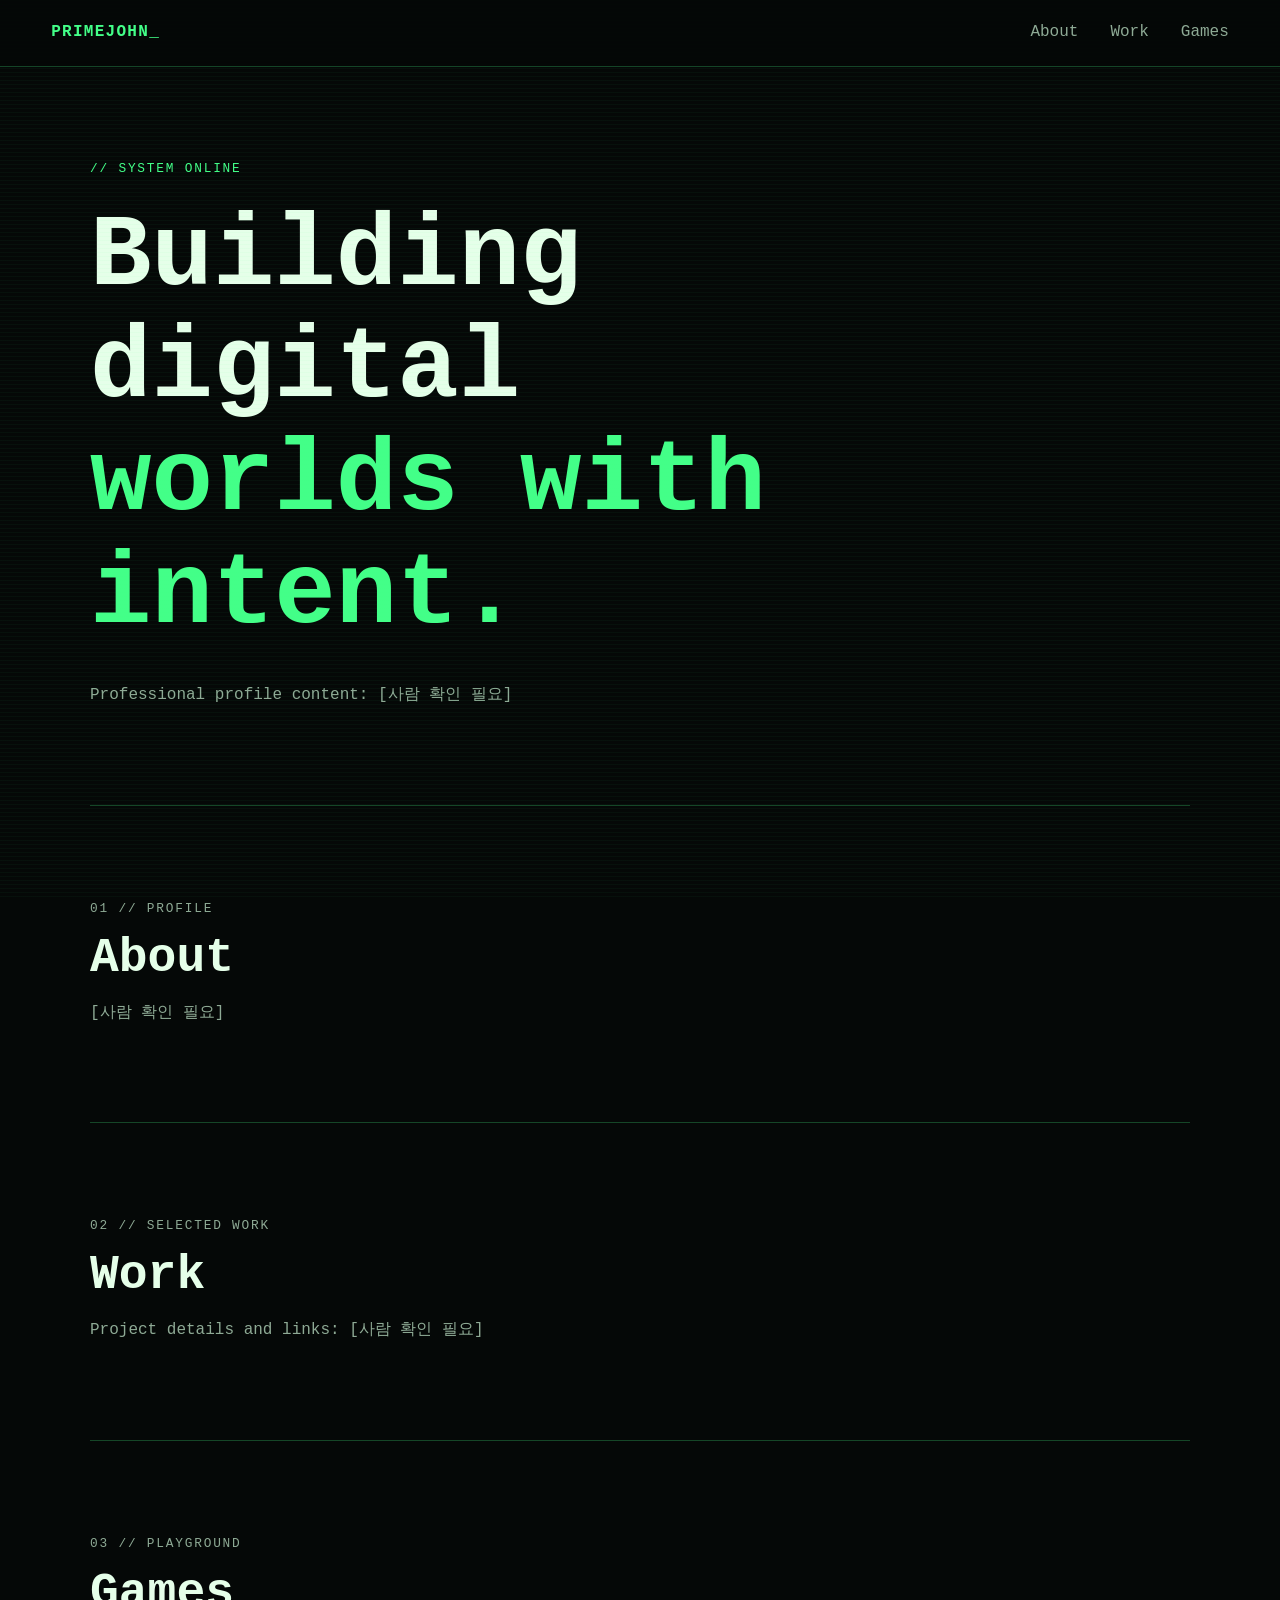
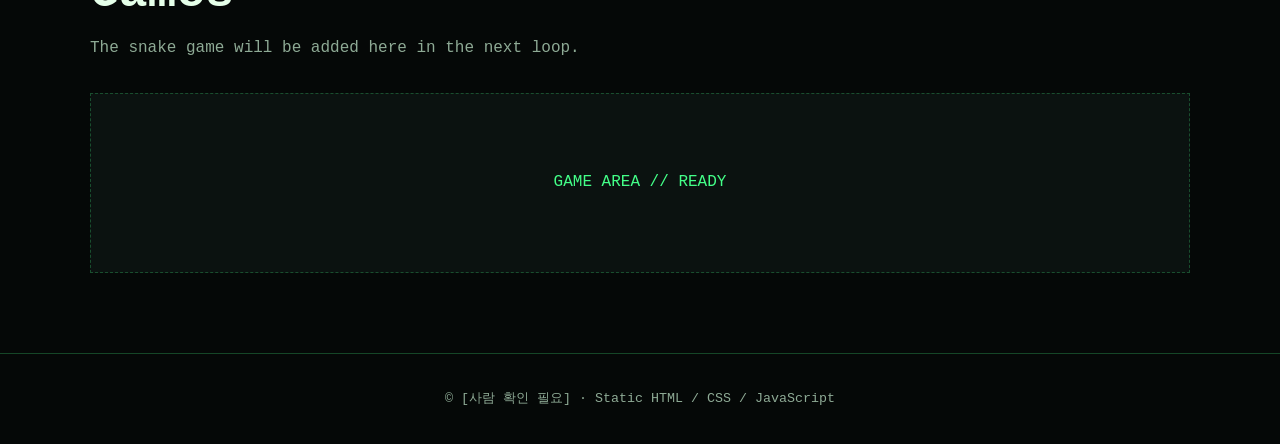
==== index.html @ da280d66 "Build initial portfolio scaffold" ====
<!doctype html>
<html lang="en">
<head>
  <meta charset="utf-8">
  <meta name="viewport" content="width=device-width, initial-scale=1">
  <meta name="description" content="A dark, matrix-inspired professional portfolio.">
  <title>Portfolio // [사람 확인 필요]</title>
  <link rel="stylesheet" href="styles.css">
  <script src="script.js" defer></script>
</head>
<body>
  <header class="site-header">
    <a class="brand" href="#top" aria-label="Go to homepage">PRIMEJOHN<span>_</span></a>
    <nav aria-label="Primary navigation">
      <a href="#about">About</a>
      <a href="#work">Work</a>
      <a href="#games">Games</a>
    </nav>
  </header>

  <main id="top">
    <section class="hero" aria-labelledby="hero-title">
      <p class="eyebrow">// SYSTEM ONLINE</p>
      <h1 id="hero-title">Building digital<br><span>worlds with intent.</span></h1>
      <p class="hero-copy">Professional profile content: [사람 확인 필요]</p>
    </section>

    <section id="about" class="content-section" aria-labelledby="about-title">
      <p class="eyebrow">01 // PROFILE</p>
      <h2 id="about-title">About</h2>
      <p>[사람 확인 필요]</p>
    </section>

    <section id="work" class="content-section" aria-labelledby="work-title">
      <p class="eyebrow">02 // SELECTED WORK</p>
      <h2 id="work-title">Work</h2>
      <p>Project details and links: [사람 확인 필요]</p>
    </section>

    <section id="games" class="content-section game-placeholder" aria-labelledby="games-title">
      <p class="eyebrow">03 // PLAYGROUND</p>
      <h2 id="games-title">Games</h2>
      <p>The snake game will be added here in the next loop.</p>
      <div class="game-shell" aria-label="Snake game area ready for implementation">GAME AREA // READY</div>
    </section>
  </main>

  <footer><small>© [사람 확인 필요] · Static HTML / CSS / JavaScript</small></footer>
</body>
</html>
---- styles.css ----
:root {
  color-scheme: dark;
  --bg: #050807;
  --panel: #0b1210;
  --text: #e5ffe9;
  --muted: #8eaa95;
  --accent: #43ff88;
  --line: rgba(67, 255, 136, .25);
  font-family: "Cascadia Mono", "Courier New", monospace;
}

* { box-sizing: border-box; }
html { scroll-behavior: smooth; }
body { margin: 0; background: var(--bg); color: var(--text); line-height: 1.6; }
body::before { content: ""; position: fixed; inset: 0; pointer-events: none; opacity: .08; background: repeating-linear-gradient(0deg, transparent 0 3px, var(--accent) 4px); }
a { color: inherit; }
.site-header { display: flex; align-items: center; justify-content: space-between; gap: 1rem; padding: 1.25rem clamp(1rem, 4vw, 4rem); border-bottom: 1px solid var(--line); position: sticky; top: 0; background: rgba(5, 8, 7, .92); z-index: 1; }
.brand { color: var(--accent); font-weight: 700; text-decoration: none; letter-spacing: .08em; }
.brand span { animation: blink 1s steps(2, start) infinite; }
nav { display: flex; flex-wrap: wrap; gap: clamp(.75rem, 3vw, 2rem); }
nav a { color: var(--muted); text-decoration: none; }
nav a:hover, nav a:focus-visible { color: var(--accent); }
main { width: min(100% - 2rem, 1100px); margin: auto; }
.hero { min-height: 72vh; display: grid; align-content: center; padding: 5rem 0; }
.eyebrow { color: var(--accent); font-size: .8rem; letter-spacing: .14em; }
h1, h2 { line-height: 1.1; margin: .5rem 0 1rem; }
h1 { font-size: clamp(2.5rem, 8vw, 6.5rem); max-width: 900px; }
h1 span { color: var(--accent); }
h2 { font-size: clamp(1.75rem, 4vw, 3rem); }
.hero-copy, .content-section p { color: var(--muted); max-width: 65ch; }
.content-section { border-top: 1px solid var(--line); padding: 5rem 0; min-height: 35vh; }
.game-shell { display: grid; place-items: center; min-height: 180px; margin-top: 2rem; border: 1px dashed var(--line); background: var(--panel); color: var(--accent); }
footer { padding: 2rem 1rem; text-align: center; color: var(--muted); border-top: 1px solid var(--line); }
@keyframes blink { 50% { opacity: 0; } }
@media (max-width: 600px) { .site-header { align-items: flex-start; flex-direction: column; } .hero { min-height: 62vh; } }
@media (prefers-reduced-motion: reduce) { *, *::before, *::after { animation-duration: .01ms !important; animation-iteration-count: 1 !important; scroll-behavior: auto !important; } }
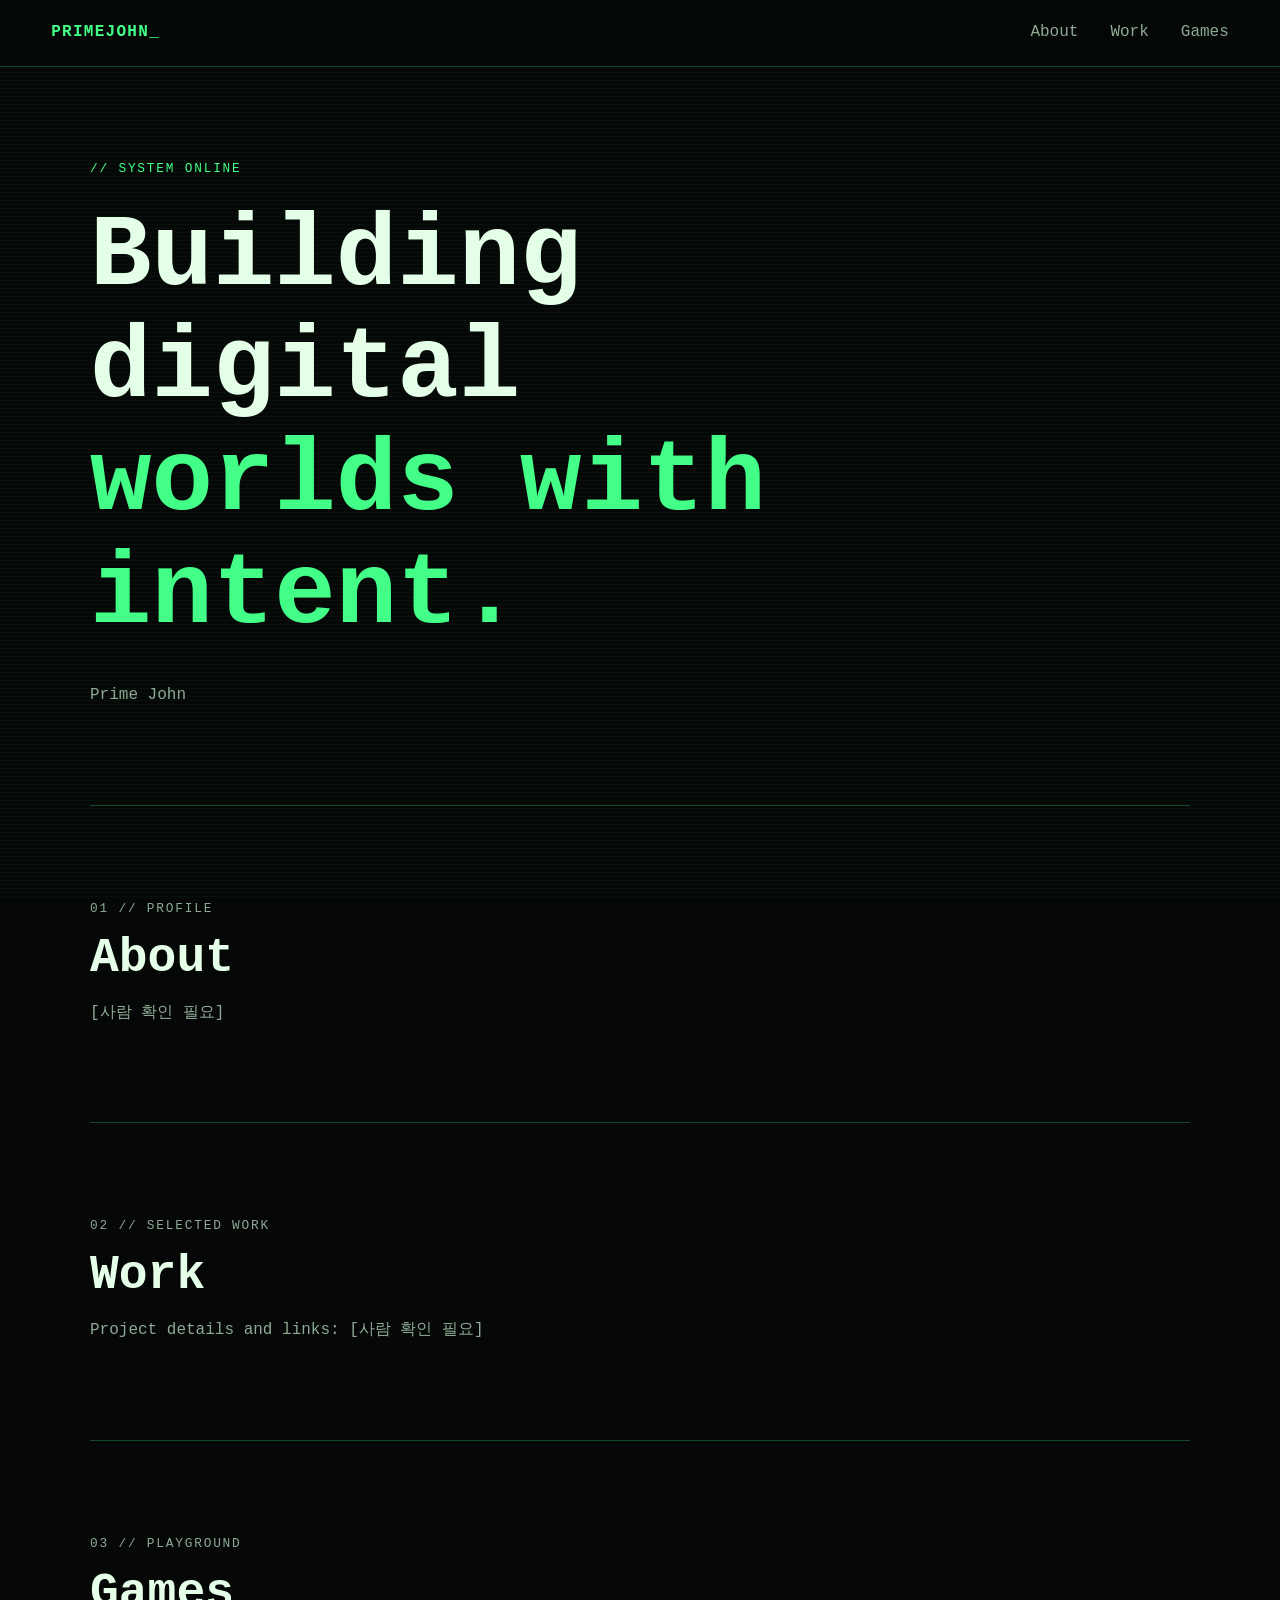
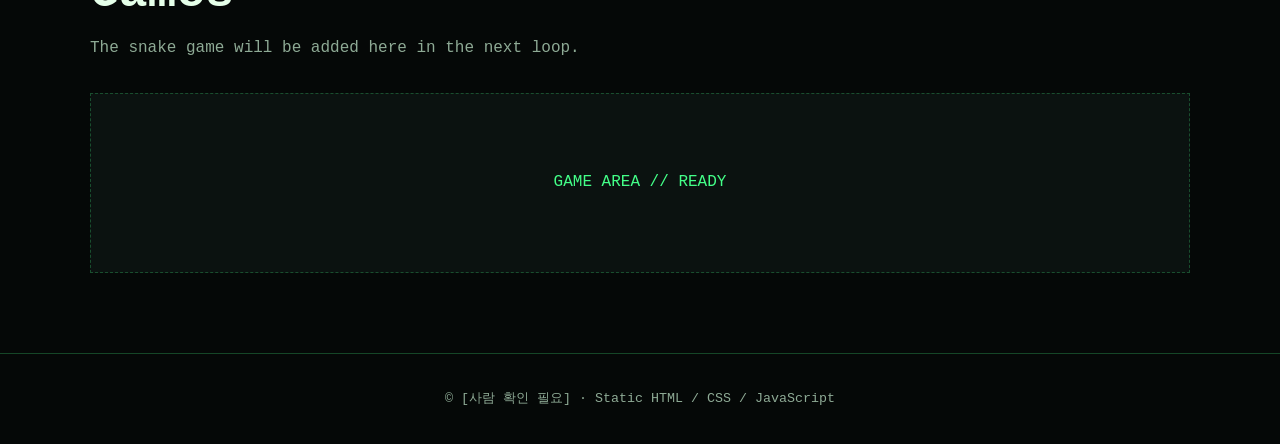
==== commit 29470345: "Set profile name to Prime John" ====
--- a/index.html
+++ b/index.html
@@ -22,7 +22,7 @@
     <section class="hero" aria-labelledby="hero-title">
       <p class="eyebrow">// SYSTEM ONLINE</p>
       <h1 id="hero-title">Building digital<br><span>worlds with intent.</span></h1>
-      <p class="hero-copy">Professional profile content: [사람 확인 필요]</p>
+      <p class="hero-copy">Prime John</p>
     </section>
 
     <section id="about" class="content-section" aria-labelledby="about-title">
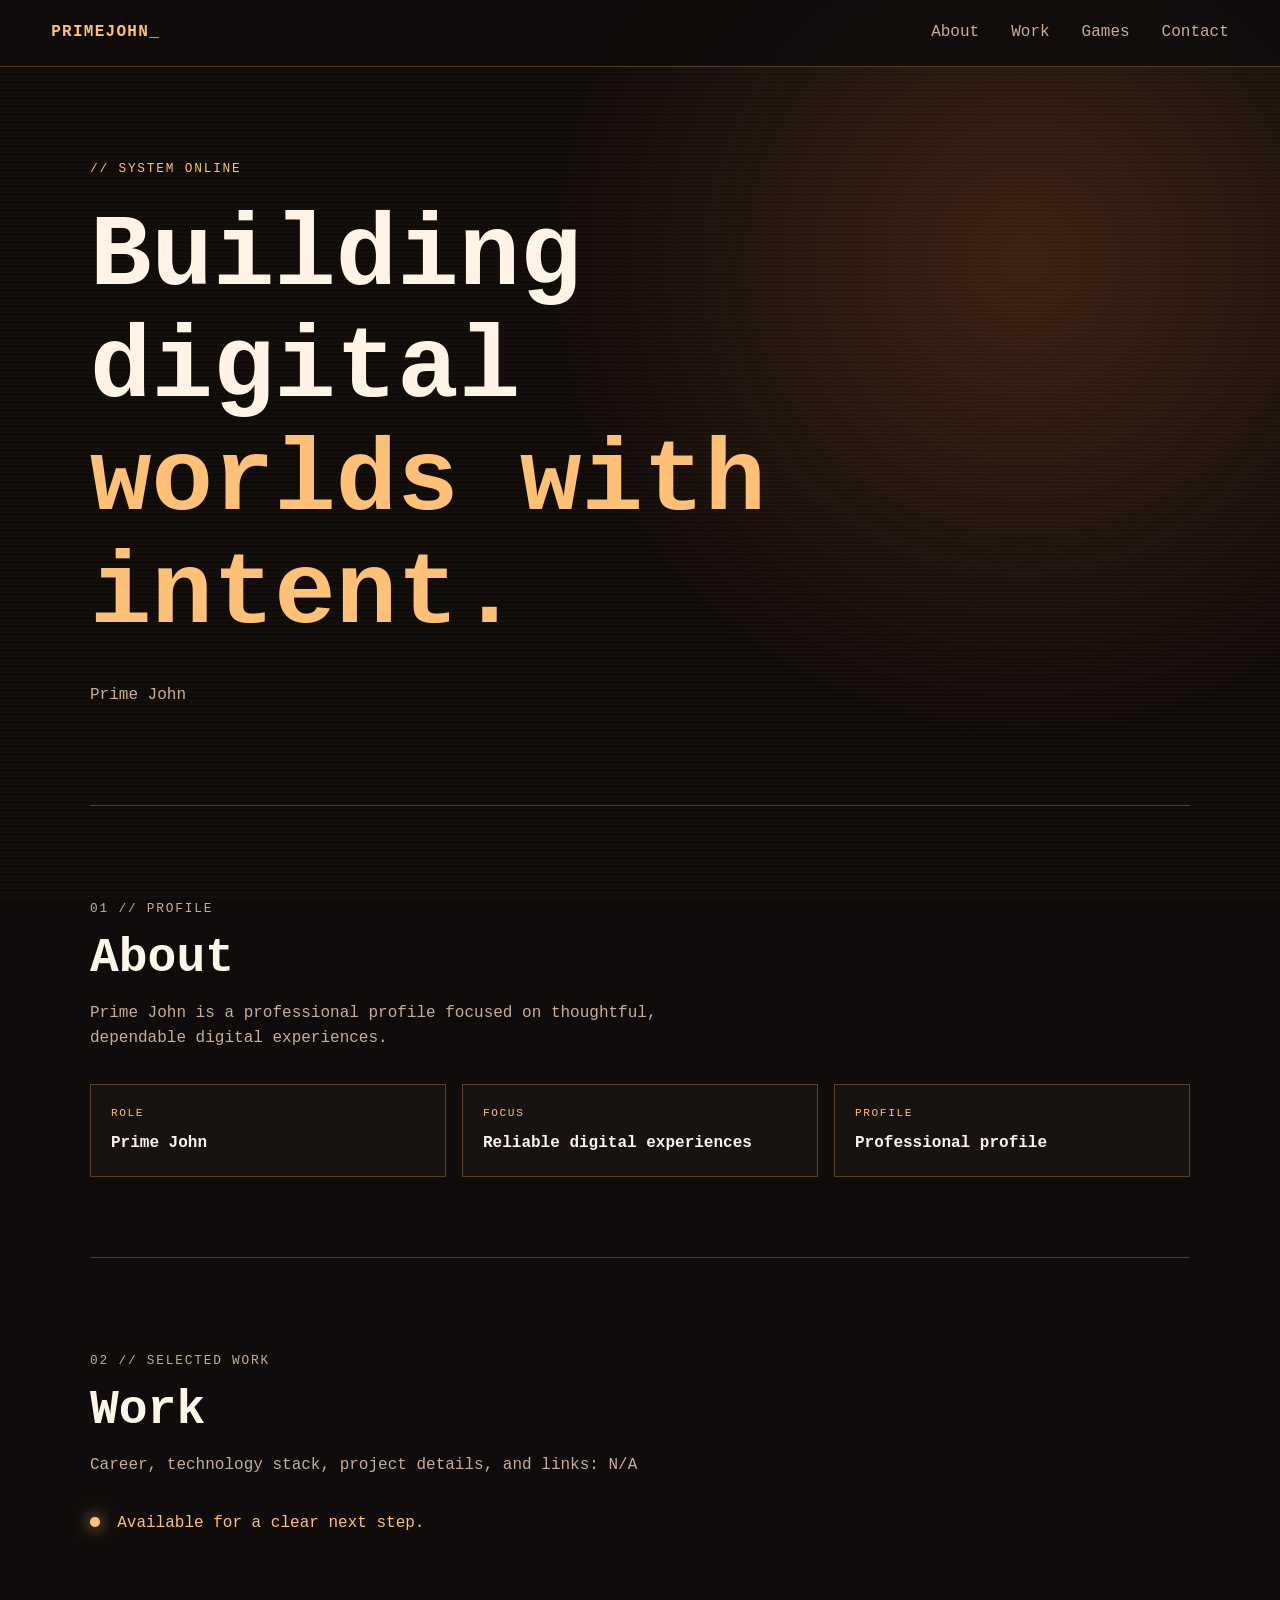
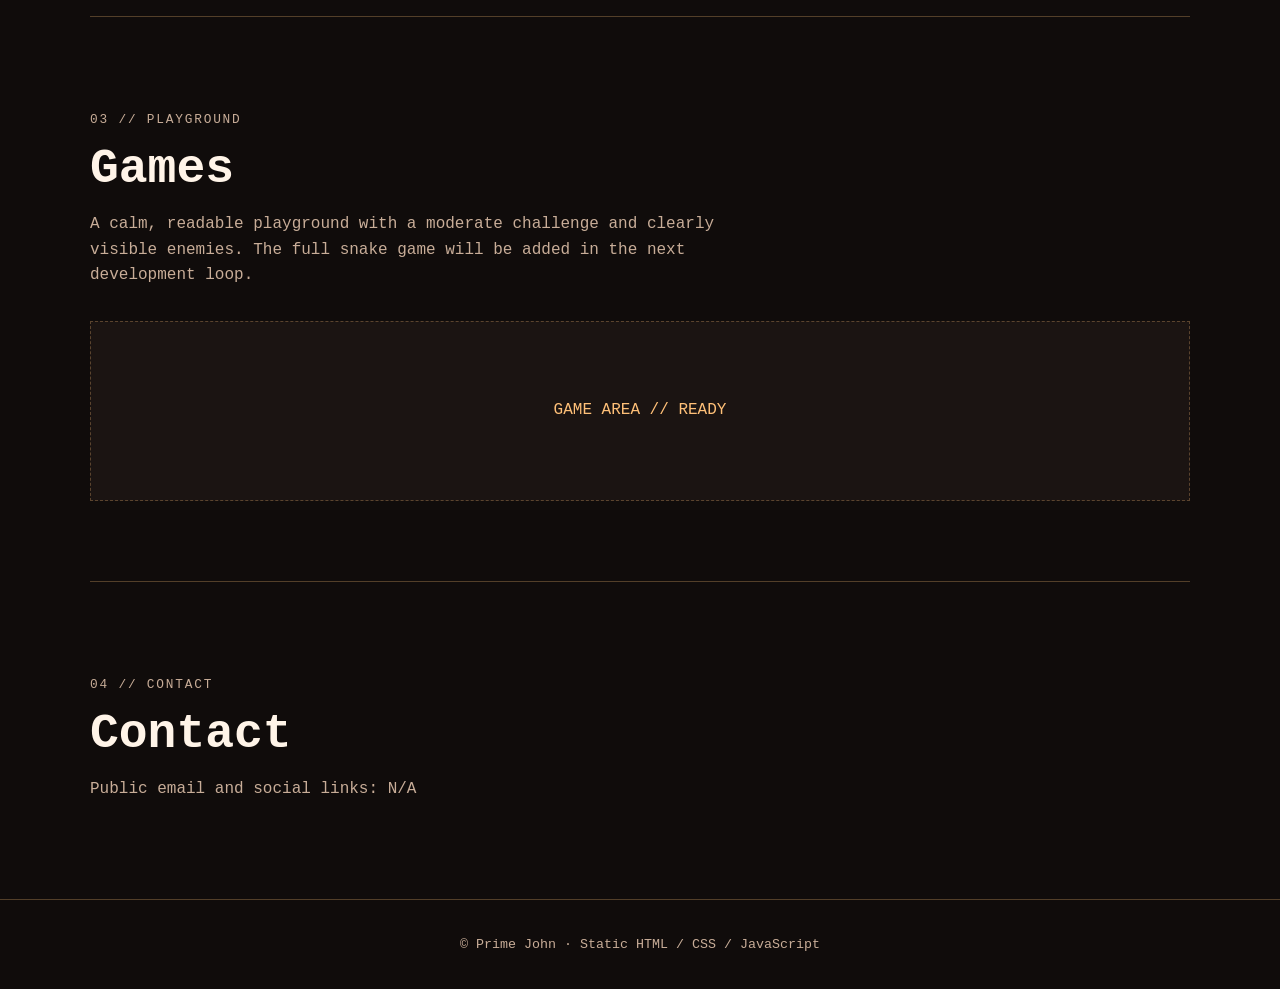
==== commit c955011b: "Refine Prime John profile presentation" ====
--- a/index.html
+++ b/index.html
@@ -3,8 +3,8 @@
 <head>
   <meta charset="utf-8">
   <meta name="viewport" content="width=device-width, initial-scale=1">
-  <meta name="description" content="A dark, matrix-inspired professional portfolio.">
-  <title>Portfolio // [사람 확인 필요]</title>
+  <meta name="description" content="Prime John — a warm, trustworthy professional profile.">
+  <title>Portfolio // Prime John</title>
   <link rel="stylesheet" href="styles.css">
   <script src="script.js" defer></script>
 </head>
@@ -15,6 +15,7 @@
       <a href="#about">About</a>
       <a href="#work">Work</a>
       <a href="#games">Games</a>
+      <a href="#contact">Contact</a>
     </nav>
   </header>
 
@@ -28,23 +29,35 @@
     <section id="about" class="content-section" aria-labelledby="about-title">
       <p class="eyebrow">01 // PROFILE</p>
       <h2 id="about-title">About</h2>
-      <p>[사람 확인 필요]</p>
+      <p>Prime John is a professional profile focused on thoughtful, dependable digital experiences.</p>
+      <div class="info-grid">
+        <article class="info-card"><span class="card-label">ROLE</span><strong>Prime John</strong></article>
+        <article class="info-card"><span class="card-label">FOCUS</span><strong>Reliable digital experiences</strong></article>
+        <article class="info-card"><span class="card-label">PROFILE</span><strong>Professional profile</strong></article>
+      </div>
     </section>
 
     <section id="work" class="content-section" aria-labelledby="work-title">
       <p class="eyebrow">02 // SELECTED WORK</p>
       <h2 id="work-title">Work</h2>
-      <p>Project details and links: [사람 확인 필요]</p>
+      <p>Career, technology stack, project details, and links: N/A</p>
+      <div class="status-line"><span class="status-dot"></span> Available for a clear next step.</div>
     </section>
 
     <section id="games" class="content-section game-placeholder" aria-labelledby="games-title">
       <p class="eyebrow">03 // PLAYGROUND</p>
       <h2 id="games-title">Games</h2>
-      <p>The snake game will be added here in the next loop.</p>
+      <p>A calm, readable playground with a moderate challenge and clearly visible enemies. The full snake game will be added in the next development loop.</p>
       <div class="game-shell" aria-label="Snake game area ready for implementation">GAME AREA // READY</div>
+    </section>
+
+    <section id="contact" class="content-section" aria-labelledby="contact-title">
+      <p class="eyebrow">04 // CONTACT</p>
+      <h2 id="contact-title">Contact</h2>
+      <p>Public email and social links: N/A</p>
     </section>
   </main>
 
-  <footer><small>© [사람 확인 필요] · Static HTML / CSS / JavaScript</small></footer>
+  <footer><small>© Prime John · Static HTML / CSS / JavaScript</small></footer>
 </body>
 </html>
--- a/styles.css
+++ b/styles.css
@@ -1,20 +1,20 @@
 :root {
   color-scheme: dark;
-  --bg: #050807;
-  --panel: #0b1210;
-  --text: #e5ffe9;
-  --muted: #8eaa95;
-  --accent: #43ff88;
-  --line: rgba(67, 255, 136, .25);
+  --bg: #100c0b;
+  --panel: #1b1412;
+  --text: #fff4e8;
+  --muted: #c8ad98;
+  --accent: #ffc078;
+  --line: rgba(255, 192, 120, .28);
   font-family: "Cascadia Mono", "Courier New", monospace;
 }
 
 * { box-sizing: border-box; }
 html { scroll-behavior: smooth; }
-body { margin: 0; background: var(--bg); color: var(--text); line-height: 1.6; }
-body::before { content: ""; position: fixed; inset: 0; pointer-events: none; opacity: .08; background: repeating-linear-gradient(0deg, transparent 0 3px, var(--accent) 4px); }
+body { margin: 0; background: radial-gradient(circle at 80% 10%, #3a2114 0, transparent 30rem), var(--bg); color: var(--text); line-height: 1.6; }
+body::before { content: ""; position: fixed; inset: 0; pointer-events: none; opacity: .06; background: repeating-linear-gradient(0deg, transparent 0 3px, var(--accent) 4px); }
 a { color: inherit; }
-.site-header { display: flex; align-items: center; justify-content: space-between; gap: 1rem; padding: 1.25rem clamp(1rem, 4vw, 4rem); border-bottom: 1px solid var(--line); position: sticky; top: 0; background: rgba(5, 8, 7, .92); z-index: 1; }
+.site-header { display: flex; align-items: center; justify-content: space-between; gap: 1rem; padding: 1.25rem clamp(1rem, 4vw, 4rem); border-bottom: 1px solid var(--line); position: sticky; top: 0; background: rgba(16, 12, 11, .92); z-index: 1; }
 .brand { color: var(--accent); font-weight: 700; text-decoration: none; letter-spacing: .08em; }
 .brand span { animation: blink 1s steps(2, start) infinite; }
 nav { display: flex; flex-wrap: wrap; gap: clamp(.75rem, 3vw, 2rem); }
@@ -29,8 +29,13 @@
 h2 { font-size: clamp(1.75rem, 4vw, 3rem); }
 .hero-copy, .content-section p { color: var(--muted); max-width: 65ch; }
 .content-section { border-top: 1px solid var(--line); padding: 5rem 0; min-height: 35vh; }
+.info-grid { display: grid; grid-template-columns: repeat(3, 1fr); gap: 1rem; margin-top: 2rem; }
+.info-card { display: grid; gap: .5rem; padding: 1.25rem; border: 1px solid var(--line); background: rgba(27, 20, 18, .8); }
+.card-label { color: var(--accent); font-size: .7rem; letter-spacing: .14em; }
+.status-line { color: var(--accent); margin-top: 2rem; }
+.status-dot { display: inline-block; width: .6rem; height: .6rem; margin-right: .5rem; border-radius: 50%; background: var(--accent); box-shadow: 0 0 1rem var(--accent); }
 .game-shell { display: grid; place-items: center; min-height: 180px; margin-top: 2rem; border: 1px dashed var(--line); background: var(--panel); color: var(--accent); }
 footer { padding: 2rem 1rem; text-align: center; color: var(--muted); border-top: 1px solid var(--line); }
 @keyframes blink { 50% { opacity: 0; } }
-@media (max-width: 600px) { .site-header { align-items: flex-start; flex-direction: column; } .hero { min-height: 62vh; } }
+@media (max-width: 700px) { .site-header { align-items: flex-start; flex-direction: column; } .hero { min-height: 62vh; } .info-grid { grid-template-columns: 1fr; } }
 @media (prefers-reduced-motion: reduce) { *, *::before, *::after { animation-duration: .01ms !important; animation-iteration-count: 1 !important; scroll-behavior: auto !important; } }
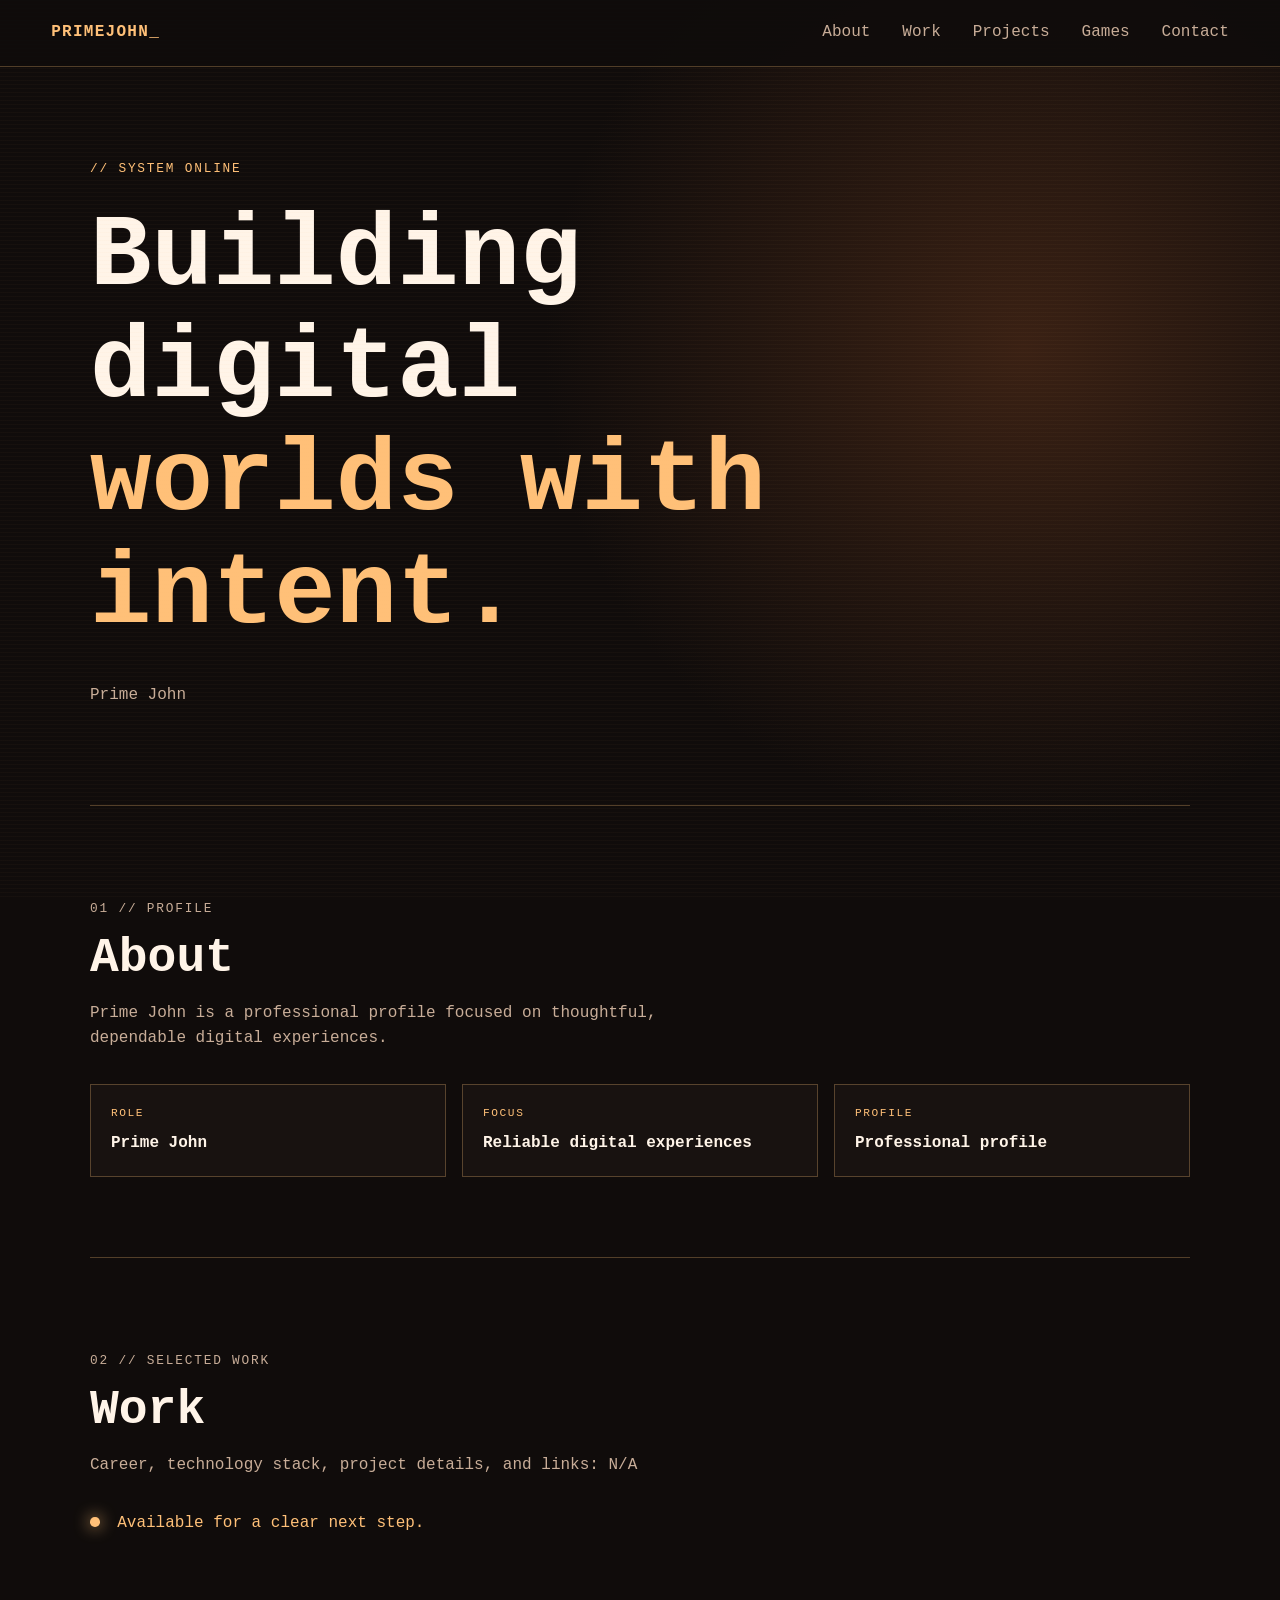
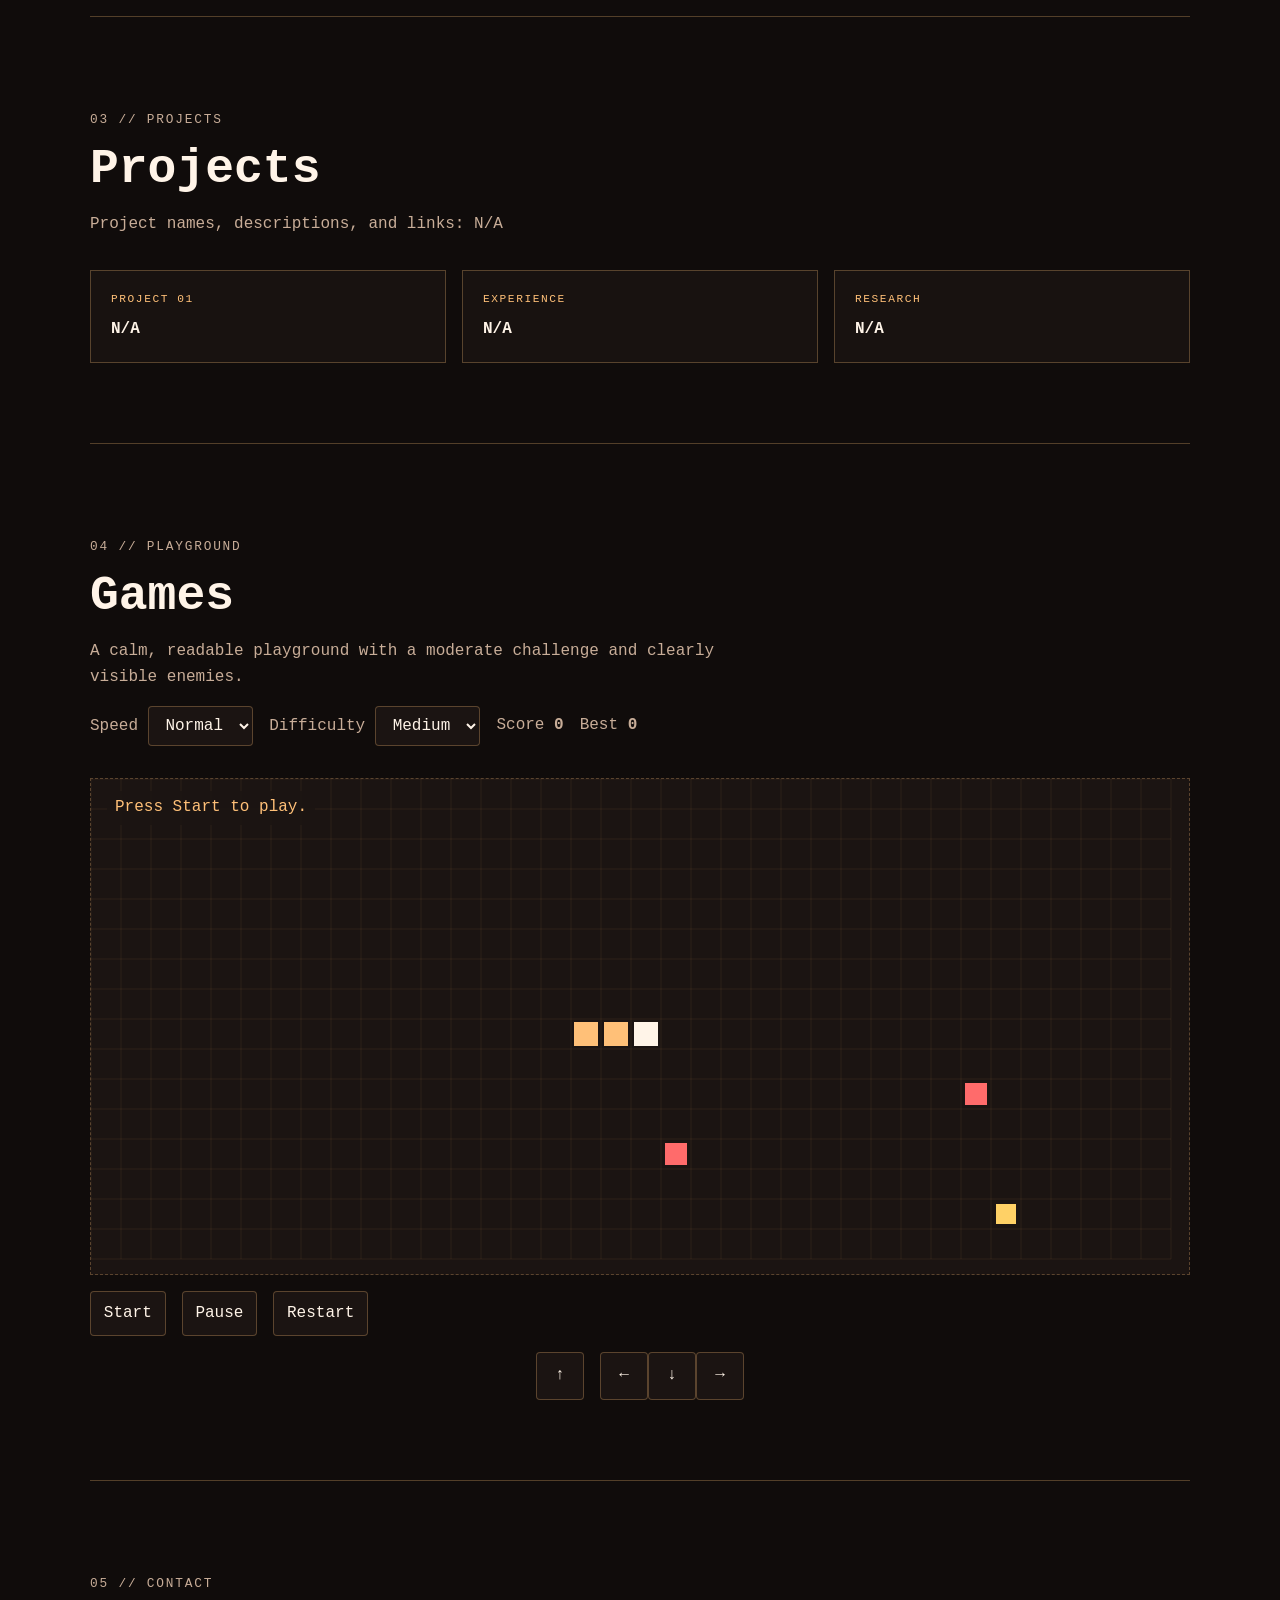
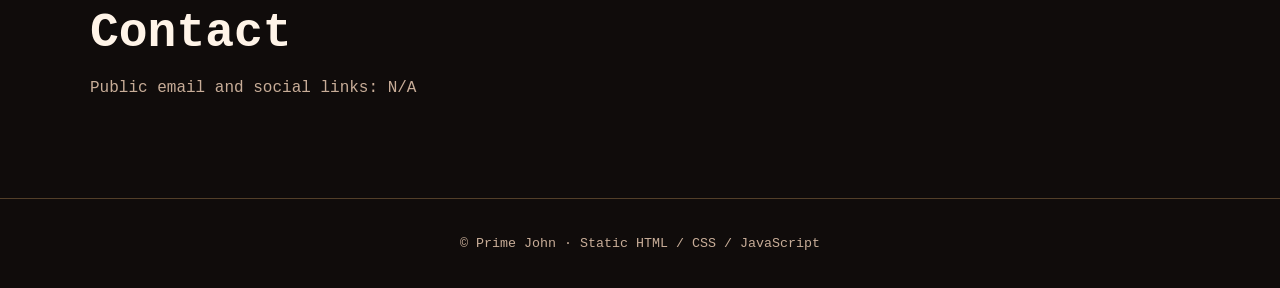
==== commit 486f6e19: "Complete responsive portfolio and snake game" ====
--- a/index.html
+++ b/index.html
@@ -7,6 +7,7 @@
   <title>Portfolio // Prime John</title>
   <link rel="stylesheet" href="styles.css">
   <script src="script.js" defer></script>
+  <script src="game.js" defer></script>
 </head>
 <body>
   <header class="site-header">
@@ -14,6 +15,7 @@
     <nav aria-label="Primary navigation">
       <a href="#about">About</a>
       <a href="#work">Work</a>
+      <a href="#projects">Projects</a>
       <a href="#games">Games</a>
       <a href="#contact">Contact</a>
     </nav>
@@ -44,15 +46,44 @@
       <div class="status-line"><span class="status-dot"></span> Available for a clear next step.</div>
     </section>
 
+    <section id="projects" class="content-section" aria-labelledby="projects-title">
+      <p class="eyebrow">03 // PROJECTS</p>
+      <h2 id="projects-title">Projects</h2>
+      <p>Project names, descriptions, and links: N/A</p>
+      <div class="info-grid">
+        <article class="info-card"><span class="card-label">PROJECT 01</span><strong>N/A</strong></article>
+        <article class="info-card"><span class="card-label">EXPERIENCE</span><strong>N/A</strong></article>
+        <article class="info-card"><span class="card-label">RESEARCH</span><strong>N/A</strong></article>
+      </div>
+    </section>
+
     <section id="games" class="content-section game-placeholder" aria-labelledby="games-title">
-      <p class="eyebrow">03 // PLAYGROUND</p>
+      <p class="eyebrow">04 // PLAYGROUND</p>
       <h2 id="games-title">Games</h2>
-      <p>A calm, readable playground with a moderate challenge and clearly visible enemies. The full snake game will be added in the next development loop.</p>
-      <div class="game-shell" aria-label="Snake game area ready for implementation">GAME AREA // READY</div>
+      <p>A calm, readable playground with a moderate challenge and clearly visible enemies.</p>
+      <div class="game-toolbar">
+        <label>Speed <select id="speed-select"><option value="slow">Slow</option><option value="normal" selected>Normal</option><option value="fast">Fast</option></select></label>
+        <label>Difficulty <select id="difficulty-select"><option value="easy">Low</option><option value="normal" selected>Medium</option><option value="hard">High</option></select></label>
+        <span>Score <strong id="score">0</strong></span>
+        <span>Best <strong id="high-score">0</strong></span>
+      </div>
+      <div class="game-shell">
+        <canvas id="game-canvas" tabindex="0" aria-label="Snake game board"></canvas>
+        <p id="game-status" class="game-status" role="status">Press Start to play.</p>
+      </div>
+      <div class="game-actions">
+        <button id="start-game" type="button">Start</button>
+        <button id="pause-game" type="button" disabled>Pause</button>
+        <button id="restart-game" type="button">Restart</button>
+      </div>
+      <div class="touch-controls" aria-label="Touch controls">
+        <button type="button" data-direction="up" aria-label="Move up">↑</button>
+        <div><button type="button" data-direction="left" aria-label="Move left">←</button><button type="button" data-direction="down" aria-label="Move down">↓</button><button type="button" data-direction="right" aria-label="Move right">→</button></div>
+      </div>
     </section>
 
     <section id="contact" class="content-section" aria-labelledby="contact-title">
-      <p class="eyebrow">04 // CONTACT</p>
+      <p class="eyebrow">05 // CONTACT</p>
       <h2 id="contact-title">Contact</h2>
       <p>Public email and social links: N/A</p>
     </section>
--- a/styles.css
+++ b/styles.css
@@ -35,6 +35,16 @@
 .status-line { color: var(--accent); margin-top: 2rem; }
 .status-dot { display: inline-block; width: .6rem; height: .6rem; margin-right: .5rem; border-radius: 50%; background: var(--accent); box-shadow: 0 0 1rem var(--accent); }
 .game-shell { display: grid; place-items: center; min-height: 180px; margin-top: 2rem; border: 1px dashed var(--line); background: var(--panel); color: var(--accent); }
+.game-shell { position: relative; min-height: 55vh; overflow: hidden; }
+#game-canvas { display: block; width: 100%; height: 55vh; min-height: 320px; outline: none; }
+.game-toolbar, .game-actions, .touch-controls { display: flex; flex-wrap: wrap; align-items: center; gap: .75rem 1rem; margin-top: 1rem; }
+.game-toolbar label, .game-toolbar span { color: var(--muted); }
+select, button { border: 1px solid var(--line); border-radius: .25rem; background: var(--panel); color: var(--text); font: inherit; padding: .55rem .8rem; }
+button { cursor: pointer; }
+button:hover, button:focus-visible { border-color: var(--accent); color: var(--accent); }
+.game-status { position: absolute; top: .75rem; left: 1rem; margin: 0; padding: .25rem .5rem; background: rgba(27, 20, 18, .86); color: var(--accent) !important; }
+.touch-controls { justify-content: center; }
+.touch-controls button { min-width: 3rem; min-height: 3rem; touch-action: manipulation; }
 footer { padding: 2rem 1rem; text-align: center; color: var(--muted); border-top: 1px solid var(--line); }
 @keyframes blink { 50% { opacity: 0; } }
 @media (max-width: 700px) { .site-header { align-items: flex-start; flex-direction: column; } .hero { min-height: 62vh; } .info-grid { grid-template-columns: 1fr; } }
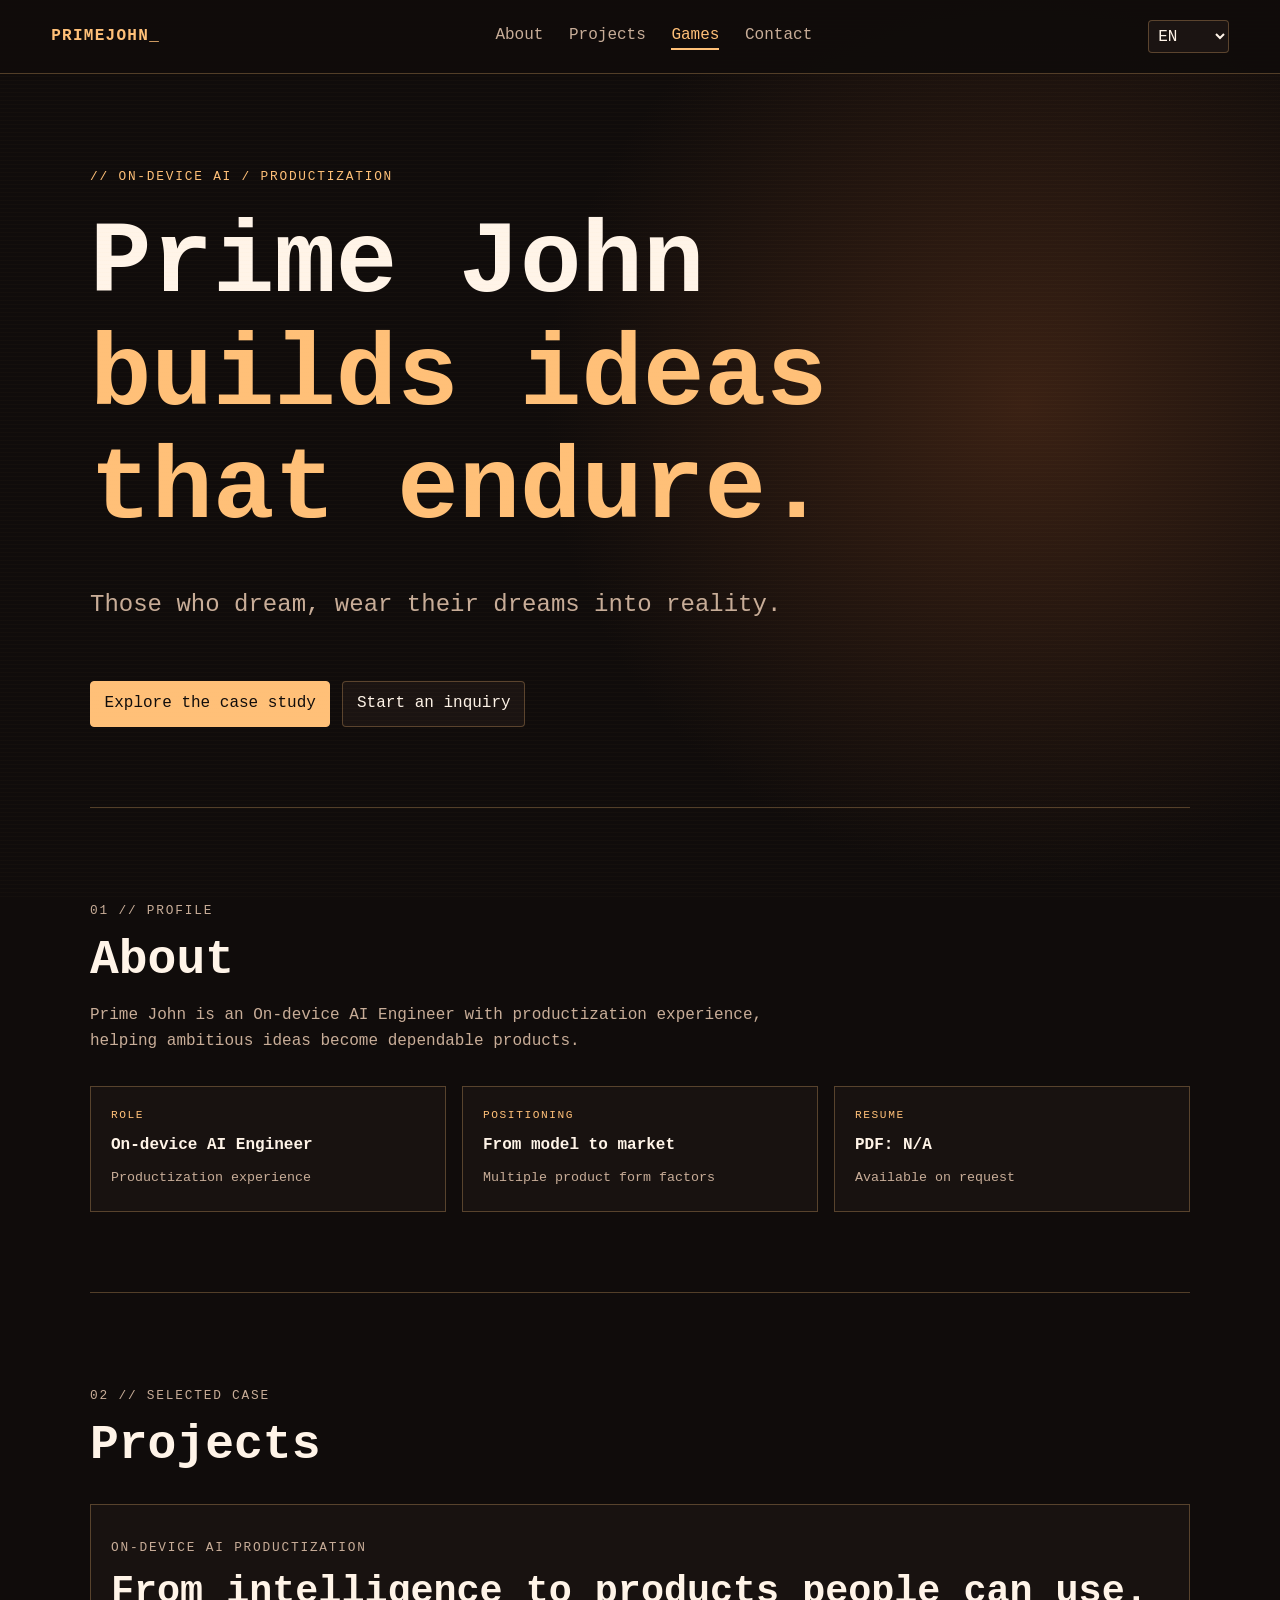
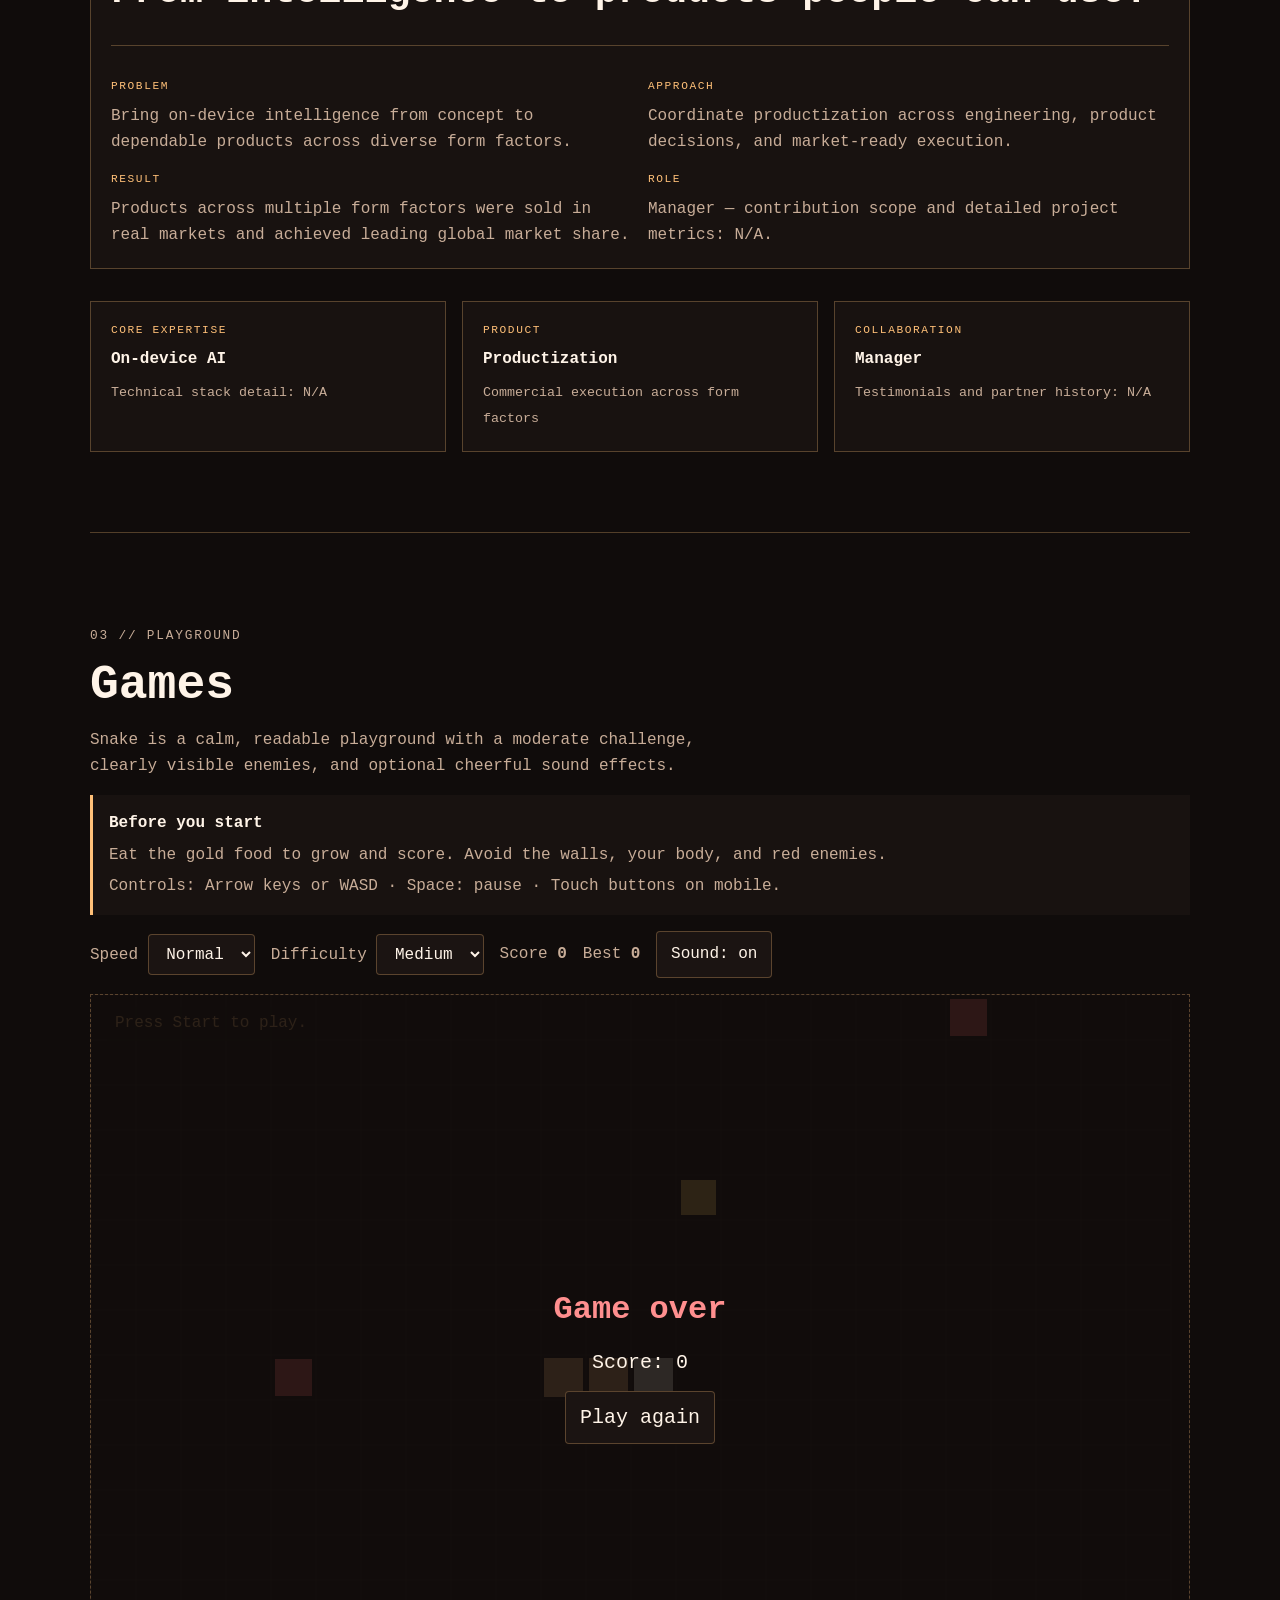
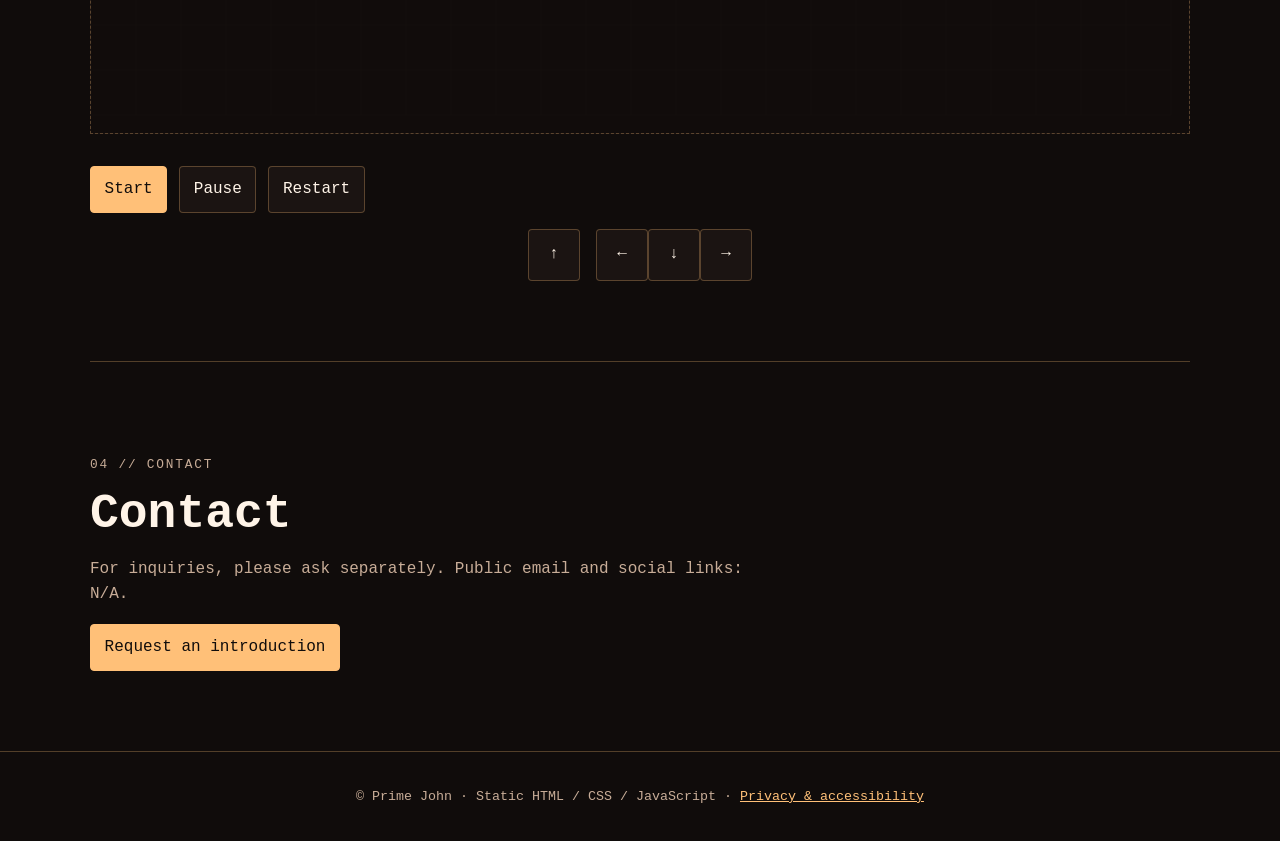
==== commit dc110751: "Implement Step 9 portfolio improvements" ====
--- a/index.html
+++ b/index.html
@@ -3,92 +3,96 @@
 <head>
   <meta charset="utf-8">
   <meta name="viewport" content="width=device-width, initial-scale=1">
-  <meta name="description" content="Prime John — a warm, trustworthy professional profile.">
-  <title>Portfolio // Prime John</title>
+  <meta name="description" content="Prime John — On-device AI engineering and productization experience across multiple form factors.">
+  <meta name="theme-color" content="#100c0b">
+  <meta property="og:title" content="Prime John // On-device AI Engineer">
+  <meta property="og:description" content="Turning ambitious ideas into dependable products.">
+  <meta property="og:type" content="profile">
+  <meta property="og:url" content="https://primejohn-code.github.io/">
+  <link rel="canonical" href="https://primejohn-code.github.io/">
+  <title>Prime John // On-device AI Engineer</title>
   <link rel="stylesheet" href="styles.css">
+  <script type="application/ld+json">{"@context":"https://schema.org","@type":"Person","name":"Prime John","jobTitle":"On-device AI Engineer","url":"https://primejohn-code.github.io/","description":"On-device AI engineering and productization experience."}</script>
   <script src="script.js" defer></script>
   <script src="game.js" defer></script>
 </head>
 <body>
+  <a class="skip-link" href="#main-content">Skip to content</a>
   <header class="site-header">
-    <a class="brand" href="#top" aria-label="Go to homepage">PRIMEJOHN<span>_</span></a>
+    <a class="brand" href="#top" aria-label="Prime John home">PRIMEJOHN<span>_</span></a>
     <nav aria-label="Primary navigation">
-      <a href="#about">About</a>
-      <a href="#work">Work</a>
-      <a href="#projects">Projects</a>
-      <a href="#games">Games</a>
-      <a href="#contact">Contact</a>
+      <a href="#about" data-nav="about" data-i18n="nav.about">About</a>
+      <a href="#projects" data-nav="projects" data-i18n="nav.projects">Projects</a>
+      <a href="#games" data-nav="games" data-i18n="nav.games">Games</a>
+      <a href="#contact" data-nav="contact" data-i18n="nav.contact">Contact</a>
     </nav>
+    <label class="language-picker"><span class="sr-only">Language</span><select id="language-select" aria-label="Language"><option value="en">EN</option><option value="ko">한국어</option><option value="zh">中文</option><option value="ja">日本語</option><option value="es">ES</option><option value="fr">FR</option><option value="de">DE</option><option value="it">IT</option><option value="pt">PT</option><option value="nl">NL</option></select></label>
   </header>
 
-  <main id="top">
-    <section class="hero" aria-labelledby="hero-title">
-      <p class="eyebrow">// SYSTEM ONLINE</p>
-      <h1 id="hero-title">Building digital<br><span>worlds with intent.</span></h1>
-      <p class="hero-copy">Prime John</p>
+  <main id="main-content">
+    <section id="top" class="hero" aria-labelledby="hero-title">
+      <p class="eyebrow">// ON-DEVICE AI / PRODUCTIZATION</p>
+      <h1 id="hero-title">Prime John<br><span>builds ideas that endure.</span></h1>
+      <p class="hero-copy" data-i18n="hero.value">Those who dream, wear their dreams into reality.</p>
+      <div class="hero-actions"><a class="button button-primary" href="#projects" data-i18n="cta.case">Explore the case study</a><a class="button" href="#contact" data-i18n="cta.inquiry">Start an inquiry</a></div>
     </section>
 
     <section id="about" class="content-section" aria-labelledby="about-title">
       <p class="eyebrow">01 // PROFILE</p>
-      <h2 id="about-title">About</h2>
-      <p>Prime John is a professional profile focused on thoughtful, dependable digital experiences.</p>
+      <h2 id="about-title" data-i18n="section.about">About</h2>
+      <p>Prime John is an On-device AI Engineer with productization experience, helping ambitious ideas become dependable products.</p>
       <div class="info-grid">
-        <article class="info-card"><span class="card-label">ROLE</span><strong>Prime John</strong></article>
-        <article class="info-card"><span class="card-label">FOCUS</span><strong>Reliable digital experiences</strong></article>
-        <article class="info-card"><span class="card-label">PROFILE</span><strong>Professional profile</strong></article>
+        <article class="info-card"><span class="card-label">ROLE</span><strong>On-device AI Engineer</strong><small>Productization experience</small></article>
+        <article class="info-card"><span class="card-label">POSITIONING</span><strong>From model to market</strong><small>Multiple product form factors</small></article>
+        <article class="info-card"><span class="card-label">RESUME</span><strong>PDF: N/A</strong><small>Available on request</small></article>
       </div>
     </section>
 
-    <section id="work" class="content-section" aria-labelledby="work-title">
-      <p class="eyebrow">02 // SELECTED WORK</p>
-      <h2 id="work-title">Work</h2>
-      <p>Career, technology stack, project details, and links: N/A</p>
-      <div class="status-line"><span class="status-dot"></span> Available for a clear next step.</div>
-    </section>
-
     <section id="projects" class="content-section" aria-labelledby="projects-title">
-      <p class="eyebrow">03 // PROJECTS</p>
-      <h2 id="projects-title">Projects</h2>
-      <p>Project names, descriptions, and links: N/A</p>
-      <div class="info-grid">
-        <article class="info-card"><span class="card-label">PROJECT 01</span><strong>N/A</strong></article>
-        <article class="info-card"><span class="card-label">EXPERIENCE</span><strong>N/A</strong></article>
-        <article class="info-card"><span class="card-label">RESEARCH</span><strong>N/A</strong></article>
+      <p class="eyebrow">02 // SELECTED CASE</p>
+      <h2 id="projects-title" data-i18n="section.projects">Projects</h2>
+      <article class="case-study">
+        <div class="case-heading"><p class="eyebrow">ON-DEVICE AI PRODUCTIZATION</p><h3>From intelligence to products people can use.</h3></div>
+        <div class="case-grid">
+          <div><span class="card-label">PROBLEM</span><p>Bring on-device intelligence from concept to dependable products across diverse form factors.</p></div>
+          <div><span class="card-label">APPROACH</span><p>Coordinate productization across engineering, product decisions, and market-ready execution.</p></div>
+          <div><span class="card-label">RESULT</span><p>Products across multiple form factors were sold in real markets and achieved leading global market share.</p></div>
+          <div><span class="card-label">ROLE</span><p>Manager — contribution scope and detailed project metrics: N/A.</p></div>
+        </div>
+      </article>
+      <div class="expertise-grid" aria-label="Expertise overview">
+        <article class="info-card"><span class="card-label">CORE EXPERTISE</span><strong>On-device AI</strong><small>Technical stack detail: N/A</small></article>
+        <article class="info-card"><span class="card-label">PRODUCT</span><strong>Productization</strong><small>Commercial execution across form factors</small></article>
+        <article class="info-card"><span class="card-label">COLLABORATION</span><strong>Manager</strong><small>Testimonials and partner history: N/A</small></article>
       </div>
     </section>
 
     <section id="games" class="content-section game-placeholder" aria-labelledby="games-title">
-      <p class="eyebrow">04 // PLAYGROUND</p>
-      <h2 id="games-title">Games</h2>
-      <p>A calm, readable playground with a moderate challenge and clearly visible enemies.</p>
+      <p class="eyebrow">03 // PLAYGROUND</p>
+      <h2 id="games-title" data-i18n="section.games">Games</h2>
+      <p>Snake is a calm, readable playground with a moderate challenge, clearly visible enemies, and optional cheerful sound effects.</p>
+      <div class="game-instructions"><strong>Before you start</strong><span>Eat the gold food to grow and score. Avoid the walls, your body, and red enemies.</span><span>Controls: Arrow keys or WASD · Space: pause · Touch buttons on mobile.</span></div>
       <div class="game-toolbar">
         <label>Speed <select id="speed-select"><option value="slow">Slow</option><option value="normal" selected>Normal</option><option value="fast">Fast</option></select></label>
         <label>Difficulty <select id="difficulty-select"><option value="easy">Low</option><option value="normal" selected>Medium</option><option value="hard">High</option></select></label>
-        <span>Score <strong id="score">0</strong></span>
-        <span>Best <strong id="high-score">0</strong></span>
+        <span>Score <strong id="score">0</strong></span><span>Best <strong id="high-score">0</strong></span>
+        <button id="sound-toggle" type="button" aria-pressed="true">Sound: on</button>
       </div>
       <div class="game-shell">
         <canvas id="game-canvas" tabindex="0" aria-label="Snake game board"></canvas>
         <p id="game-status" class="game-status" role="status">Press Start to play.</p>
+        <div id="game-over-panel" class="game-over-panel" hidden><strong>Game over</strong><span id="game-over-score">Score: 0</span><button id="game-over-restart" type="button">Play again</button></div>
       </div>
-      <div class="game-actions">
-        <button id="start-game" type="button">Start</button>
-        <button id="pause-game" type="button" disabled>Pause</button>
-        <button id="restart-game" type="button">Restart</button>
-      </div>
-      <div class="touch-controls" aria-label="Touch controls">
-        <button type="button" data-direction="up" aria-label="Move up">↑</button>
-        <div><button type="button" data-direction="left" aria-label="Move left">←</button><button type="button" data-direction="down" aria-label="Move down">↓</button><button type="button" data-direction="right" aria-label="Move right">→</button></div>
-      </div>
+      <div class="game-actions"><button id="start-game" class="button-primary" type="button">Start</button><button id="pause-game" type="button" disabled>Pause</button><button id="restart-game" type="button">Restart</button></div>
+      <div class="touch-controls" aria-label="Touch controls"><button type="button" data-direction="up" aria-label="Move up">↑</button><div><button type="button" data-direction="left" aria-label="Move left">←</button><button type="button" data-direction="down" aria-label="Move down">↓</button><button type="button" data-direction="right" aria-label="Move right">→</button></div></div>
     </section>
 
     <section id="contact" class="content-section" aria-labelledby="contact-title">
-      <p class="eyebrow">05 // CONTACT</p>
-      <h2 id="contact-title">Contact</h2>
-      <p>Public email and social links: N/A</p>
+      <p class="eyebrow">04 // CONTACT</p><h2 id="contact-title" data-i18n="section.contact">Contact</h2>
+      <p>For inquiries, please ask separately. Public email and social links: N/A.</p>
+      <a class="button button-primary" href="#contact">Request an introduction</a>
     </section>
   </main>
-
-  <footer><small>© Prime John · Static HTML / CSS / JavaScript</small></footer>
+  <footer><small>© Prime John · Static HTML / CSS / JavaScript · <a href="privacy.html">Privacy & accessibility</a></small></footer>
 </body>
 </html>
--- a/styles.css
+++ b/styles.css
@@ -1,51 +1,9 @@
-:root {
-  color-scheme: dark;
-  --bg: #100c0b;
-  --panel: #1b1412;
-  --text: #fff4e8;
-  --muted: #c8ad98;
-  --accent: #ffc078;
-  --line: rgba(255, 192, 120, .28);
-  font-family: "Cascadia Mono", "Courier New", monospace;
-}
-
-* { box-sizing: border-box; }
-html { scroll-behavior: smooth; }
-body { margin: 0; background: radial-gradient(circle at 80% 10%, #3a2114 0, transparent 30rem), var(--bg); color: var(--text); line-height: 1.6; }
-body::before { content: ""; position: fixed; inset: 0; pointer-events: none; opacity: .06; background: repeating-linear-gradient(0deg, transparent 0 3px, var(--accent) 4px); }
-a { color: inherit; }
-.site-header { display: flex; align-items: center; justify-content: space-between; gap: 1rem; padding: 1.25rem clamp(1rem, 4vw, 4rem); border-bottom: 1px solid var(--line); position: sticky; top: 0; background: rgba(16, 12, 11, .92); z-index: 1; }
-.brand { color: var(--accent); font-weight: 700; text-decoration: none; letter-spacing: .08em; }
-.brand span { animation: blink 1s steps(2, start) infinite; }
-nav { display: flex; flex-wrap: wrap; gap: clamp(.75rem, 3vw, 2rem); }
-nav a { color: var(--muted); text-decoration: none; }
-nav a:hover, nav a:focus-visible { color: var(--accent); }
-main { width: min(100% - 2rem, 1100px); margin: auto; }
-.hero { min-height: 72vh; display: grid; align-content: center; padding: 5rem 0; }
-.eyebrow { color: var(--accent); font-size: .8rem; letter-spacing: .14em; }
-h1, h2 { line-height: 1.1; margin: .5rem 0 1rem; }
-h1 { font-size: clamp(2.5rem, 8vw, 6.5rem); max-width: 900px; }
-h1 span { color: var(--accent); }
-h2 { font-size: clamp(1.75rem, 4vw, 3rem); }
-.hero-copy, .content-section p { color: var(--muted); max-width: 65ch; }
-.content-section { border-top: 1px solid var(--line); padding: 5rem 0; min-height: 35vh; }
-.info-grid { display: grid; grid-template-columns: repeat(3, 1fr); gap: 1rem; margin-top: 2rem; }
-.info-card { display: grid; gap: .5rem; padding: 1.25rem; border: 1px solid var(--line); background: rgba(27, 20, 18, .8); }
-.card-label { color: var(--accent); font-size: .7rem; letter-spacing: .14em; }
-.status-line { color: var(--accent); margin-top: 2rem; }
-.status-dot { display: inline-block; width: .6rem; height: .6rem; margin-right: .5rem; border-radius: 50%; background: var(--accent); box-shadow: 0 0 1rem var(--accent); }
-.game-shell { display: grid; place-items: center; min-height: 180px; margin-top: 2rem; border: 1px dashed var(--line); background: var(--panel); color: var(--accent); }
-.game-shell { position: relative; min-height: 55vh; overflow: hidden; }
-#game-canvas { display: block; width: 100%; height: 55vh; min-height: 320px; outline: none; }
-.game-toolbar, .game-actions, .touch-controls { display: flex; flex-wrap: wrap; align-items: center; gap: .75rem 1rem; margin-top: 1rem; }
-.game-toolbar label, .game-toolbar span { color: var(--muted); }
-select, button { border: 1px solid var(--line); border-radius: .25rem; background: var(--panel); color: var(--text); font: inherit; padding: .55rem .8rem; }
-button { cursor: pointer; }
-button:hover, button:focus-visible { border-color: var(--accent); color: var(--accent); }
-.game-status { position: absolute; top: .75rem; left: 1rem; margin: 0; padding: .25rem .5rem; background: rgba(27, 20, 18, .86); color: var(--accent) !important; }
-.touch-controls { justify-content: center; }
-.touch-controls button { min-width: 3rem; min-height: 3rem; touch-action: manipulation; }
-footer { padding: 2rem 1rem; text-align: center; color: var(--muted); border-top: 1px solid var(--line); }
-@keyframes blink { 50% { opacity: 0; } }
-@media (max-width: 700px) { .site-header { align-items: flex-start; flex-direction: column; } .hero { min-height: 62vh; } .info-grid { grid-template-columns: 1fr; } }
-@media (prefers-reduced-motion: reduce) { *, *::before, *::after { animation-duration: .01ms !important; animation-iteration-count: 1 !important; scroll-behavior: auto !important; } }
+:root { color-scheme: dark; --bg:#100c0b; --panel:#1b1412; --text:#fff4e8; --muted:#c8ad98; --accent:#ffc078; --line:rgba(255,192,120,.28); font-family:"Cascadia Mono","Courier New",monospace; }
+* { box-sizing:border-box; } html { scroll-behavior:smooth; } body { margin:0; background:radial-gradient(circle at 80% 10%,#3a2114 0,transparent 30rem),var(--bg); color:var(--text); line-height:1.6; } body::before { content:""; position:fixed; inset:0; pointer-events:none; opacity:.045; background:repeating-linear-gradient(0deg,transparent 0 3px,var(--accent) 4px); }
+a { color:inherit; } a:focus-visible,button:focus-visible,select:focus-visible { outline:2px solid var(--accent); outline-offset:3px; } .skip-link { position:absolute; left:-999px; top:1rem; padding:.5rem 1rem; background:var(--accent); color:var(--bg); z-index:5; } .skip-link:focus { left:1rem; } .sr-only { position:absolute; width:1px; height:1px; padding:0; margin:-1px; overflow:hidden; clip:rect(0,0,0,0); white-space:nowrap; border:0; }
+.site-header { display:flex; align-items:center; justify-content:space-between; gap:1rem; padding:1.25rem clamp(1rem,4vw,4rem); border-bottom:1px solid var(--line); position:sticky; top:0; background:rgba(16,12,11,.94); z-index:2; } .brand { color:var(--accent); font-weight:700; text-decoration:none; letter-spacing:.08em; } .brand span { animation:blink 1s steps(2,start) infinite; } nav { display:flex; flex-wrap:wrap; gap:clamp(.6rem,2.5vw,1.6rem); } nav a { color:var(--muted); text-decoration:none; border-bottom:2px solid transparent; } nav a:hover,nav a:focus-visible,nav a[aria-current="true"] { color:var(--accent); border-color:var(--accent); } .language-picker select { padding:.35rem; }
+main { width:min(100% - 2rem,1100px); margin:auto; } .hero { min-height:72vh; display:grid; align-content:center; padding:5rem 0; } .eyebrow { color:var(--accent); font-size:.8rem; letter-spacing:.14em; } h1,h2,h3 { line-height:1.1; margin:.5rem 0 1rem; } h1 { font-size:clamp(2.5rem,8vw,6.5rem); max-width:900px; } h1 span { color:var(--accent); } h2 { font-size:clamp(1.75rem,4vw,3rem); } h3 { font-size:clamp(1.4rem,3vw,2.4rem); } .hero-copy,.content-section p { color:var(--muted); max-width:70ch; } .hero-copy { font-size:clamp(1.1rem,2vw,1.5rem); } .hero-actions,.game-actions { display:flex; flex-wrap:wrap; gap:.75rem; margin-top:2rem; }
+.button,button,select { border:1px solid var(--line); border-radius:.25rem; background:var(--panel); color:var(--text); font:inherit; padding:.6rem .85rem; } .button { text-decoration:none; display:inline-block; } button { cursor:pointer; } .button:hover,button:hover,.button:focus-visible,button:focus-visible { border-color:var(--accent); color:var(--accent); } .button-primary { background:var(--accent); color:var(--bg); border-color:var(--accent); }
+.content-section { border-top:1px solid var(--line); padding:5rem 0; min-height:35vh; } .info-grid,.expertise-grid,.case-grid { display:grid; grid-template-columns:repeat(3,1fr); gap:1rem; margin-top:2rem; } .case-grid { grid-template-columns:repeat(2,1fr); } .info-card,.case-study { padding:1.25rem; border:1px solid var(--line); background:rgba(27,20,18,.8); } .case-study { margin-top:2rem; } .card-label { color:var(--accent); font-size:.7rem; letter-spacing:.14em; display:block; } .info-card strong { display:block; margin:.45rem 0; } .info-card small { color:var(--muted); } .case-grid p { margin:.5rem 0 0; } .case-heading { border-bottom:1px solid var(--line); padding-bottom:1rem; }
+.game-instructions { display:grid; gap:.35rem; padding:1rem; border-left:3px solid var(--accent); background:rgba(27,20,18,.75); color:var(--muted); } .game-instructions strong { color:var(--text); } .game-toolbar,.touch-controls { display:flex; flex-wrap:wrap; align-items:center; gap:.75rem 1rem; margin-top:1rem; } .game-toolbar label,.game-toolbar span { color:var(--muted); } .game-shell { position:relative; display:grid; place-items:center; min-height:82vh; margin-top:1rem; overflow:hidden; border:1px dashed var(--line); background:var(--panel); color:var(--accent); } #game-canvas { display:block; width:100%; height:82vh; min-height:420px; outline:none; } .game-status { position:absolute; top:.75rem; left:1rem; margin:0; padding:.25rem .5rem; background:rgba(27,20,18,.86); color:var(--accent)!important; } .game-over-panel { position:absolute; inset:0; display:grid; place-content:center; justify-items:center; gap:.75rem; background:rgba(16,12,11,.88); color:var(--text); font-size:1.25rem; } .game-over-panel strong { color:#ff8f8f; font-size:2rem; } .touch-controls { justify-content:center; } .touch-controls button { min-width:3.25rem; min-height:3.25rem; touch-action:manipulation; }
+footer { padding:2rem 1rem; text-align:center; color:var(--muted); border-top:1px solid var(--line); } footer a { color:var(--accent); } @keyframes blink { 50% { opacity:0; } } @media (max-width:700px) { .site-header { align-items:flex-start; flex-direction:column; } .hero { min-height:62vh; } .info-grid,.expertise-grid,.case-grid { grid-template-columns:1fr; } .game-shell,#game-canvas { min-height:60vh; height:60vh; } nav { gap:.6rem 1rem; } } @media (prefers-reduced-motion:reduce) { *,*::before,*::after { animation-duration:.01ms!important; animation-iteration-count:1!important; scroll-behavior:auto!important; transition:none!important; } }
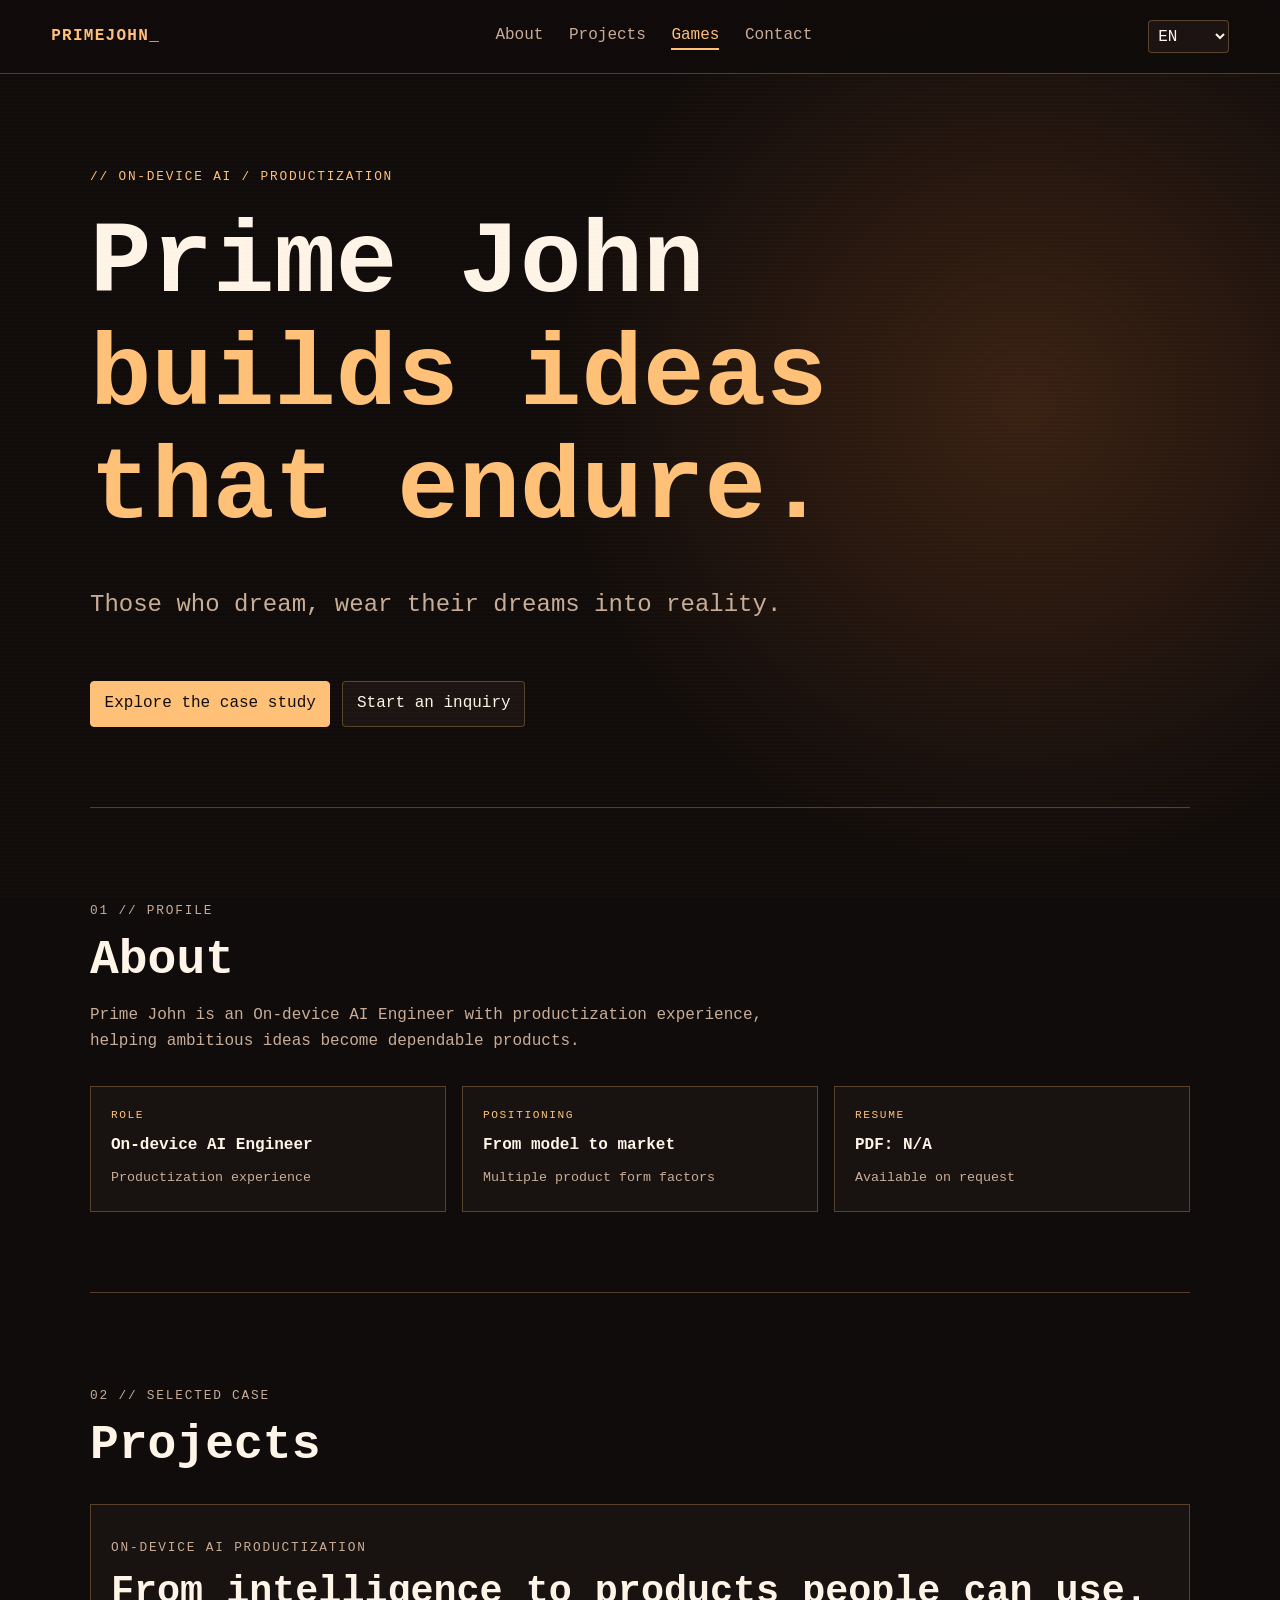
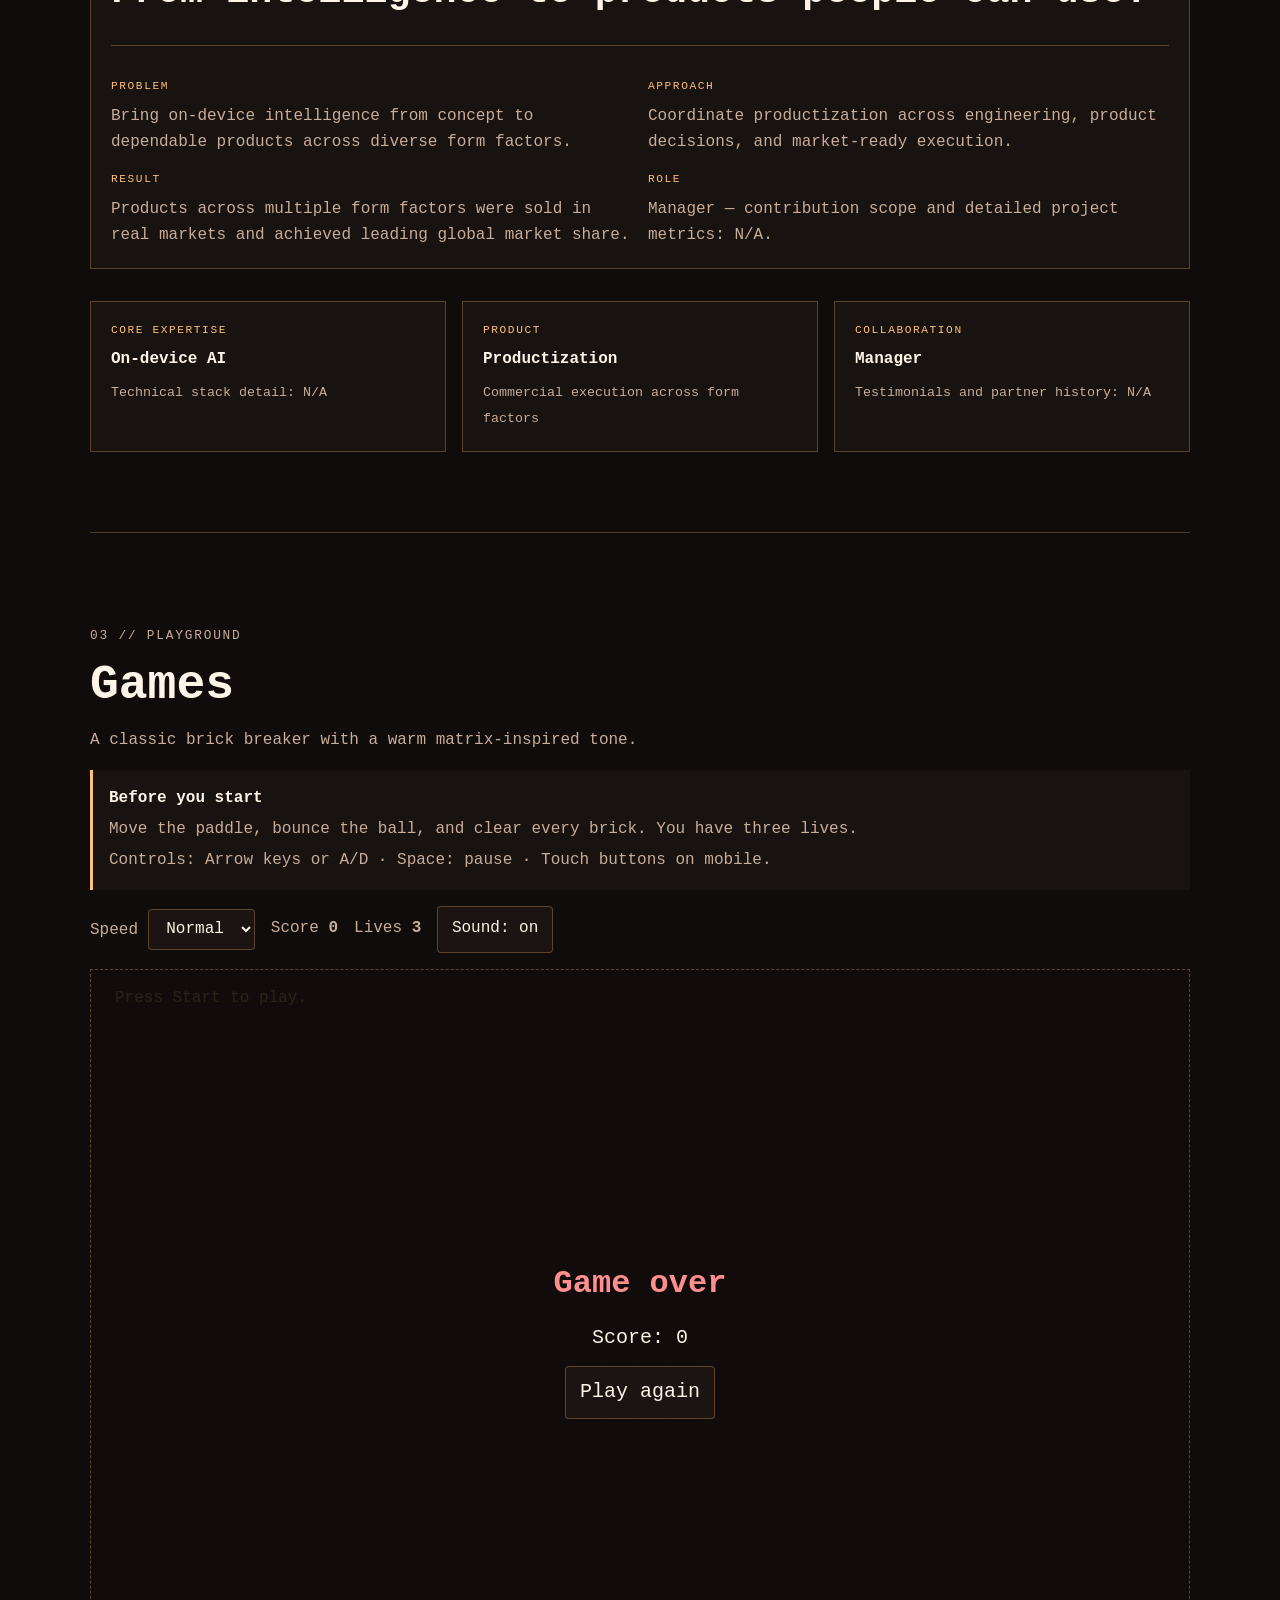
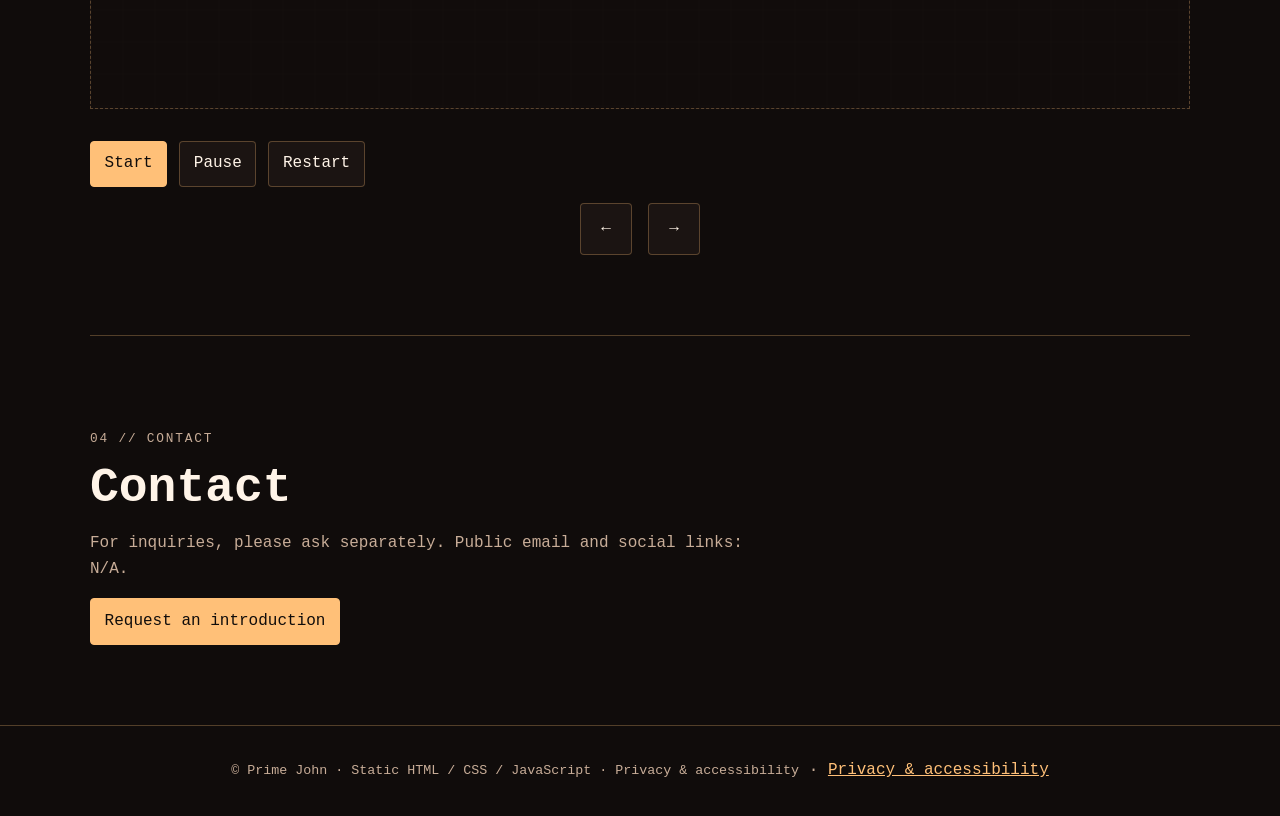
==== commit b500baf3: "Switch game to brick breaker and localize UI" ====
--- a/index.html
+++ b/index.html
@@ -1,98 +1,26 @@
 <!doctype html>
 <html lang="en">
 <head>
-  <meta charset="utf-8">
-  <meta name="viewport" content="width=device-width, initial-scale=1">
-  <meta name="description" content="Prime John — On-device AI engineering and productization experience across multiple form factors.">
-  <meta name="theme-color" content="#100c0b">
-  <meta property="og:title" content="Prime John // On-device AI Engineer">
-  <meta property="og:description" content="Turning ambitious ideas into dependable products.">
-  <meta property="og:type" content="profile">
-  <meta property="og:url" content="https://primejohn-code.github.io/">
-  <link rel="canonical" href="https://primejohn-code.github.io/">
-  <title>Prime John // On-device AI Engineer</title>
-  <link rel="stylesheet" href="styles.css">
-  <script type="application/ld+json">{"@context":"https://schema.org","@type":"Person","name":"Prime John","jobTitle":"On-device AI Engineer","url":"https://primejohn-code.github.io/","description":"On-device AI engineering and productization experience."}</script>
-  <script src="script.js" defer></script>
-  <script src="game.js" defer></script>
+  <meta charset="utf-8"><meta name="viewport" content="width=device-width, initial-scale=1">
+  <meta name="description" content="Prime John — On-device AI engineering and productization experience."><meta name="theme-color" content="#100c0b">
+  <meta property="og:title" content="Prime John // On-device AI Engineer"><meta property="og:description" content="Turning ambitious ideas into dependable products."><meta property="og:type" content="profile"><meta property="og:url" content="https://primejohn-code.github.io/">
+  <link rel="canonical" href="https://primejohn-code.github.io/"><title>Prime John // On-device AI Engineer</title><link rel="stylesheet" href="styles.css">
+  <script type="application/ld+json">{"@context":"https://schema.org","@type":"Person","name":"Prime John","jobTitle":"On-device AI Engineer","url":"https://primejohn-code.github.io/"}</script>
+  <script src="script.js" defer></script><script src="game.js" defer></script>
 </head>
 <body>
-  <a class="skip-link" href="#main-content">Skip to content</a>
-  <header class="site-header">
-    <a class="brand" href="#top" aria-label="Prime John home">PRIMEJOHN<span>_</span></a>
-    <nav aria-label="Primary navigation">
-      <a href="#about" data-nav="about" data-i18n="nav.about">About</a>
-      <a href="#projects" data-nav="projects" data-i18n="nav.projects">Projects</a>
-      <a href="#games" data-nav="games" data-i18n="nav.games">Games</a>
-      <a href="#contact" data-nav="contact" data-i18n="nav.contact">Contact</a>
-    </nav>
-    <label class="language-picker"><span class="sr-only">Language</span><select id="language-select" aria-label="Language"><option value="en">EN</option><option value="ko">한국어</option><option value="zh">中文</option><option value="ja">日本語</option><option value="es">ES</option><option value="fr">FR</option><option value="de">DE</option><option value="it">IT</option><option value="pt">PT</option><option value="nl">NL</option></select></label>
+  <a class="skip-link" href="#main-content" data-i18n="skip">Skip to content</a>
+  <header class="site-header"><a class="brand" href="#top" aria-label="Prime John home">PRIMEJOHN<span>_</span></a>
+    <nav aria-label="Primary navigation"><a href="#about" data-nav="about" data-i18n="nav.about">About</a><a href="#projects" data-nav="projects" data-i18n="nav.projects">Projects</a><a href="#games" data-nav="games" data-i18n="nav.games">Games</a><a href="#contact" data-nav="contact" data-i18n="nav.contact">Contact</a></nav>
+    <label class="language-picker"><span class="sr-only" data-i18n="language">Language</span><select id="language-select" aria-label="Language"><option value="en">EN</option><option value="ko">한국어</option><option value="zh">中文</option><option value="ja">日本語</option><option value="es">ES</option><option value="fr">FR</option><option value="de">DE</option><option value="it">IT</option><option value="pt">PT</option><option value="nl">NL</option></select></label>
   </header>
-
   <main id="main-content">
-    <section id="top" class="hero" aria-labelledby="hero-title">
-      <p class="eyebrow">// ON-DEVICE AI / PRODUCTIZATION</p>
-      <h1 id="hero-title">Prime John<br><span>builds ideas that endure.</span></h1>
-      <p class="hero-copy" data-i18n="hero.value">Those who dream, wear their dreams into reality.</p>
-      <div class="hero-actions"><a class="button button-primary" href="#projects" data-i18n="cta.case">Explore the case study</a><a class="button" href="#contact" data-i18n="cta.inquiry">Start an inquiry</a></div>
-    </section>
-
-    <section id="about" class="content-section" aria-labelledby="about-title">
-      <p class="eyebrow">01 // PROFILE</p>
-      <h2 id="about-title" data-i18n="section.about">About</h2>
-      <p>Prime John is an On-device AI Engineer with productization experience, helping ambitious ideas become dependable products.</p>
-      <div class="info-grid">
-        <article class="info-card"><span class="card-label">ROLE</span><strong>On-device AI Engineer</strong><small>Productization experience</small></article>
-        <article class="info-card"><span class="card-label">POSITIONING</span><strong>From model to market</strong><small>Multiple product form factors</small></article>
-        <article class="info-card"><span class="card-label">RESUME</span><strong>PDF: N/A</strong><small>Available on request</small></article>
-      </div>
-    </section>
-
-    <section id="projects" class="content-section" aria-labelledby="projects-title">
-      <p class="eyebrow">02 // SELECTED CASE</p>
-      <h2 id="projects-title" data-i18n="section.projects">Projects</h2>
-      <article class="case-study">
-        <div class="case-heading"><p class="eyebrow">ON-DEVICE AI PRODUCTIZATION</p><h3>From intelligence to products people can use.</h3></div>
-        <div class="case-grid">
-          <div><span class="card-label">PROBLEM</span><p>Bring on-device intelligence from concept to dependable products across diverse form factors.</p></div>
-          <div><span class="card-label">APPROACH</span><p>Coordinate productization across engineering, product decisions, and market-ready execution.</p></div>
-          <div><span class="card-label">RESULT</span><p>Products across multiple form factors were sold in real markets and achieved leading global market share.</p></div>
-          <div><span class="card-label">ROLE</span><p>Manager — contribution scope and detailed project metrics: N/A.</p></div>
-        </div>
-      </article>
-      <div class="expertise-grid" aria-label="Expertise overview">
-        <article class="info-card"><span class="card-label">CORE EXPERTISE</span><strong>On-device AI</strong><small>Technical stack detail: N/A</small></article>
-        <article class="info-card"><span class="card-label">PRODUCT</span><strong>Productization</strong><small>Commercial execution across form factors</small></article>
-        <article class="info-card"><span class="card-label">COLLABORATION</span><strong>Manager</strong><small>Testimonials and partner history: N/A</small></article>
-      </div>
-    </section>
-
-    <section id="games" class="content-section game-placeholder" aria-labelledby="games-title">
-      <p class="eyebrow">03 // PLAYGROUND</p>
-      <h2 id="games-title" data-i18n="section.games">Games</h2>
-      <p>Snake is a calm, readable playground with a moderate challenge, clearly visible enemies, and optional cheerful sound effects.</p>
-      <div class="game-instructions"><strong>Before you start</strong><span>Eat the gold food to grow and score. Avoid the walls, your body, and red enemies.</span><span>Controls: Arrow keys or WASD · Space: pause · Touch buttons on mobile.</span></div>
-      <div class="game-toolbar">
-        <label>Speed <select id="speed-select"><option value="slow">Slow</option><option value="normal" selected>Normal</option><option value="fast">Fast</option></select></label>
-        <label>Difficulty <select id="difficulty-select"><option value="easy">Low</option><option value="normal" selected>Medium</option><option value="hard">High</option></select></label>
-        <span>Score <strong id="score">0</strong></span><span>Best <strong id="high-score">0</strong></span>
-        <button id="sound-toggle" type="button" aria-pressed="true">Sound: on</button>
-      </div>
-      <div class="game-shell">
-        <canvas id="game-canvas" tabindex="0" aria-label="Snake game board"></canvas>
-        <p id="game-status" class="game-status" role="status">Press Start to play.</p>
-        <div id="game-over-panel" class="game-over-panel" hidden><strong>Game over</strong><span id="game-over-score">Score: 0</span><button id="game-over-restart" type="button">Play again</button></div>
-      </div>
-      <div class="game-actions"><button id="start-game" class="button-primary" type="button">Start</button><button id="pause-game" type="button" disabled>Pause</button><button id="restart-game" type="button">Restart</button></div>
-      <div class="touch-controls" aria-label="Touch controls"><button type="button" data-direction="up" aria-label="Move up">↑</button><div><button type="button" data-direction="left" aria-label="Move left">←</button><button type="button" data-direction="down" aria-label="Move down">↓</button><button type="button" data-direction="right" aria-label="Move right">→</button></div></div>
-    </section>
-
-    <section id="contact" class="content-section" aria-labelledby="contact-title">
-      <p class="eyebrow">04 // CONTACT</p><h2 id="contact-title" data-i18n="section.contact">Contact</h2>
-      <p>For inquiries, please ask separately. Public email and social links: N/A.</p>
-      <a class="button button-primary" href="#contact">Request an introduction</a>
-    </section>
+    <section id="top" class="hero" aria-labelledby="hero-title"><p class="eyebrow" data-i18n="hero.eyebrow">// ON-DEVICE AI / PRODUCTIZATION</p><h1 id="hero-title">Prime John<br><span data-i18n="hero.title">builds ideas that endure.</span></h1><p class="hero-copy" data-i18n="hero.value">Those who dream, wear their dreams into reality.</p><div class="hero-actions"><a class="button button-primary" href="#projects" data-i18n="cta.case">Explore the case study</a><a class="button" href="#contact" data-i18n="cta.inquiry">Start an inquiry</a></div></section>
+    <section id="about" class="content-section" aria-labelledby="about-title"><p class="eyebrow" data-i18n="about.eyebrow">01 // PROFILE</p><h2 id="about-title" data-i18n="about.title">About</h2><p data-i18n="about.body">Prime John is an On-device AI Engineer with productization experience, helping ambitious ideas become dependable products.</p><div class="info-grid"><article class="info-card"><span class="card-label" data-i18n="about.role.label">ROLE</span><strong data-i18n="about.role">On-device AI Engineer</strong><small data-i18n="about.role.detail">Productization experience</small></article><article class="info-card"><span class="card-label" data-i18n="about.focus.label">POSITIONING</span><strong data-i18n="about.focus">From model to market</strong><small data-i18n="about.focus.detail">Multiple product form factors</small></article><article class="info-card"><span class="card-label" data-i18n="about.resume.label">RESUME</span><strong data-i18n="about.resume">PDF: N/A</strong><small data-i18n="about.resume.detail">Available on request</small></article></div></section>
+    <section id="projects" class="content-section" aria-labelledby="projects-title"><p class="eyebrow" data-i18n="projects.eyebrow">02 // SELECTED CASE</p><h2 id="projects-title" data-i18n="projects.title">Projects</h2><article class="case-study"><div class="case-heading"><p class="eyebrow" data-i18n="case.eyebrow">ON-DEVICE AI PRODUCTIZATION</p><h3 data-i18n="case.title">From intelligence to products people can use.</h3></div><div class="case-grid"><div><span class="card-label" data-i18n="case.problem.label">PROBLEM</span><p data-i18n="case.problem">Bring on-device intelligence from concept to dependable products across diverse form factors.</p></div><div><span class="card-label" data-i18n="case.approach.label">APPROACH</span><p data-i18n="case.approach">Coordinate productization across engineering, product decisions, and market-ready execution.</p></div><div><span class="card-label" data-i18n="case.result.label">RESULT</span><p data-i18n="case.result">Products across multiple form factors were sold in real markets and achieved leading global market share.</p></div><div><span class="card-label" data-i18n="case.role.label">ROLE</span><p data-i18n="case.role">Manager — contribution scope and detailed project metrics: N/A.</p></div></div></article><div class="expertise-grid"><article class="info-card"><span class="card-label" data-i18n="expertise.core.label">CORE EXPERTISE</span><strong data-i18n="expertise.core">On-device AI</strong><small data-i18n="expertise.core.detail">Technical stack detail: N/A</small></article><article class="info-card"><span class="card-label" data-i18n="expertise.product.label">PRODUCT</span><strong data-i18n="expertise.product">Productization</strong><small data-i18n="expertise.product.detail">Commercial execution across form factors</small></article><article class="info-card"><span class="card-label" data-i18n="expertise.collab.label">COLLABORATION</span><strong data-i18n="expertise.collab">Manager</strong><small data-i18n="expertise.collab.detail">Testimonials and partner history: N/A</small></article></div></section>
+    <section id="games" class="content-section game-placeholder" aria-labelledby="games-title"><p class="eyebrow" data-i18n="game.eyebrow">03 // PLAYGROUND</p><h2 id="games-title" data-i18n="game.title">Games</h2><p data-i18n="game.intro">A classic brick breaker with a warm matrix-inspired tone.</p><div class="game-instructions"><strong data-i18n="game.before">Before you start</strong><span data-i18n="game.instructions">Move the paddle, bounce the ball, and clear every brick. You have three lives.</span><span data-i18n="game.controls">Controls: Arrow keys or A/D · Space: pause · Touch buttons on mobile.</span></div><div class="game-toolbar"><label><span data-i18n="game.speed">Speed</span> <select id="speed-select" aria-label="Speed"><option value="slow" data-i18n="game.slow">Slow</option><option value="normal" selected data-i18n="game.normal">Normal</option><option value="fast" data-i18n="game.fast">Fast</option></select></label><span><span data-i18n="game.score">Score</span> <strong id="score">0</strong></span><span><span data-i18n="game.lives">Lives</span> <strong id="lives">3</strong></span><button id="sound-toggle" type="button" aria-pressed="true" data-i18n="game.sound.on">Sound: on</button></div><div class="game-shell"><canvas id="game-canvas" tabindex="0" aria-label="Brick breaker game board"></canvas><p id="game-status" class="game-status" role="status" data-i18n="game.status.start">Press Start to play.</p><div id="game-over-panel" class="game-over-panel" hidden><strong data-i18n="game.over">Game over</strong><span id="game-over-score">Score: 0</span><button id="game-over-restart" type="button" data-i18n="game.playagain">Play again</button></div></div><div class="game-actions"><button id="start-game" class="button-primary" type="button" data-i18n="game.start">Start</button><button id="pause-game" type="button" disabled data-i18n="game.pause">Pause</button><button id="restart-game" type="button" data-i18n="game.restart">Restart</button></div><div class="touch-controls" aria-label="Touch controls"><button type="button" data-direction="left" aria-label="Move paddle left">←</button><button type="button" data-direction="right" aria-label="Move paddle right">→</button></div></section>
+    <section id="contact" class="content-section" aria-labelledby="contact-title"><p class="eyebrow" data-i18n="contact.eyebrow">04 // CONTACT</p><h2 id="contact-title" data-i18n="contact.title">Contact</h2><p data-i18n="contact.body">For inquiries, please ask separately. Public email and social links: N/A.</p><a class="button button-primary" href="#contact" data-i18n="contact.cta">Request an introduction</a></section>
   </main>
-  <footer><small>© Prime John · Static HTML / CSS / JavaScript · <a href="privacy.html">Privacy & accessibility</a></small></footer>
+  <footer><small data-i18n="footer">© Prime John · Static HTML / CSS / JavaScript · Privacy & accessibility</small> · <a href="privacy.html" data-i18n="footer.link">Privacy & accessibility</a></footer>
 </body>
 </html>
